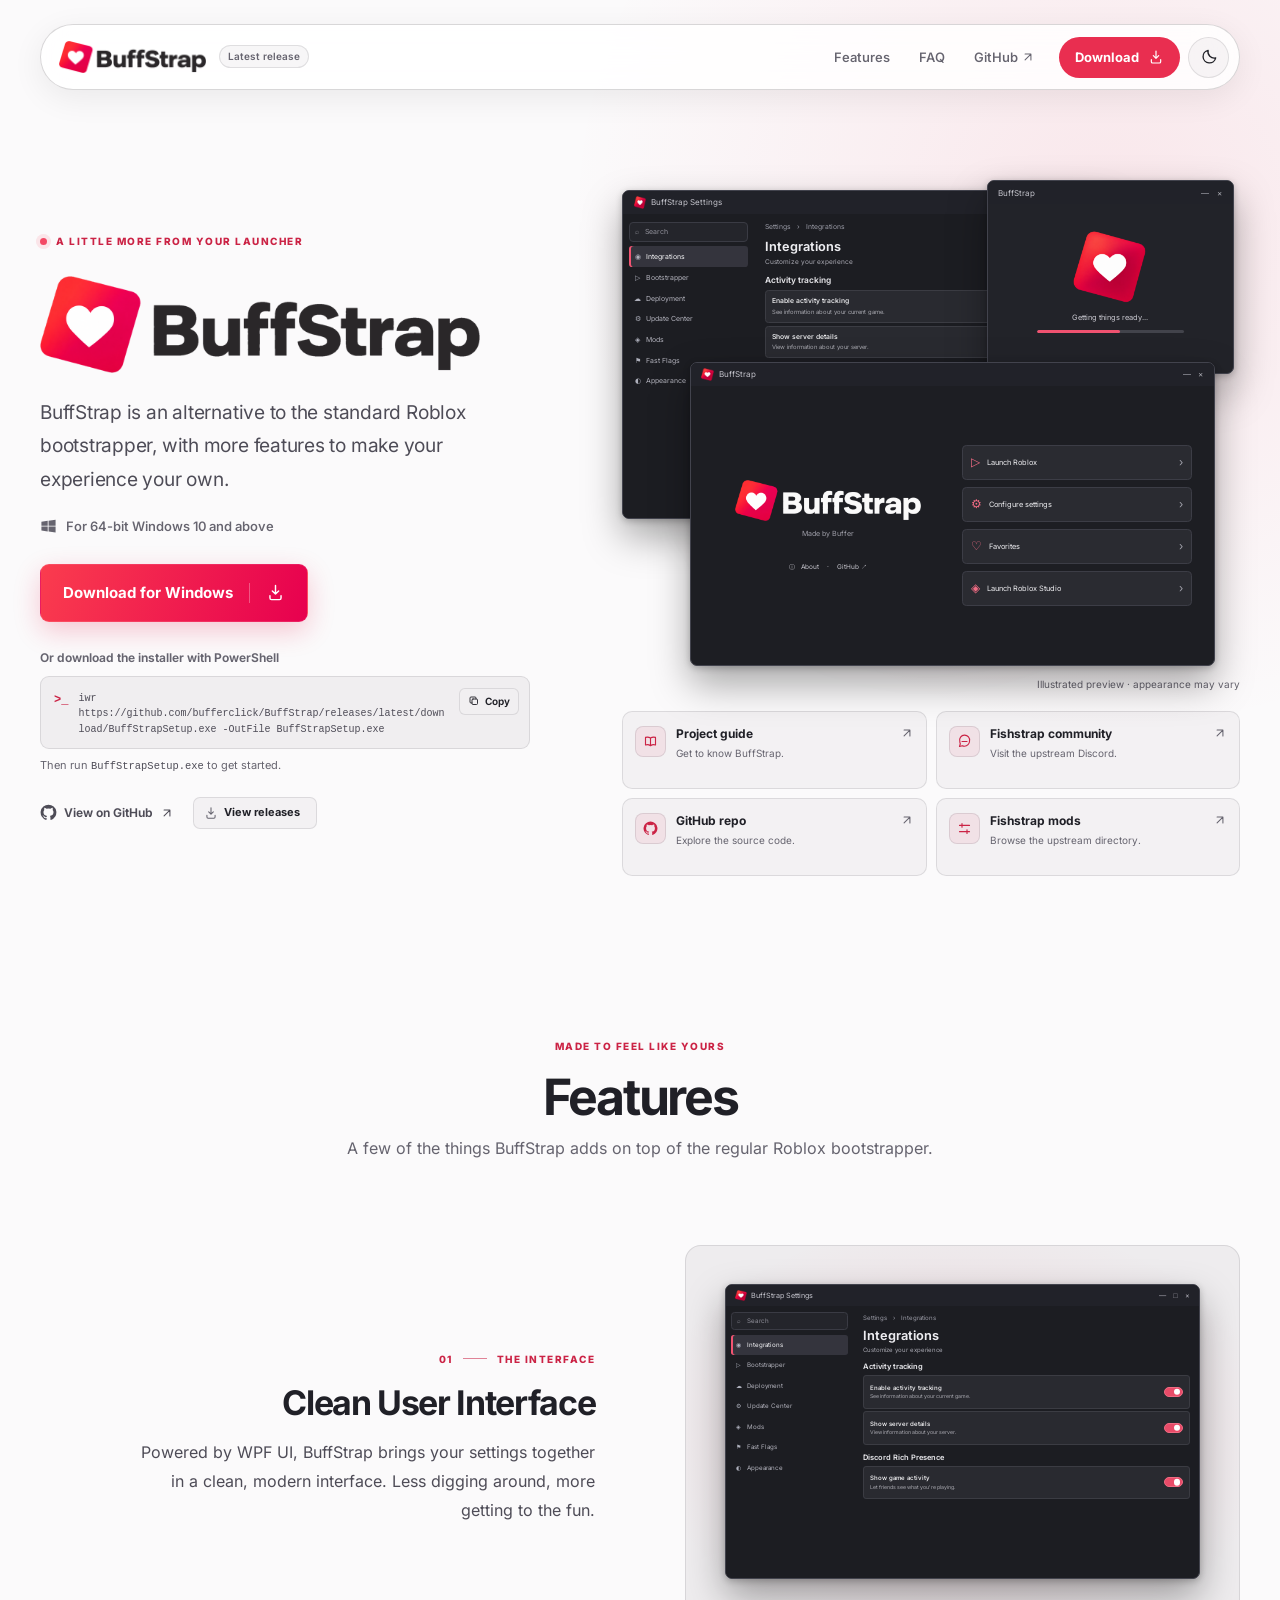
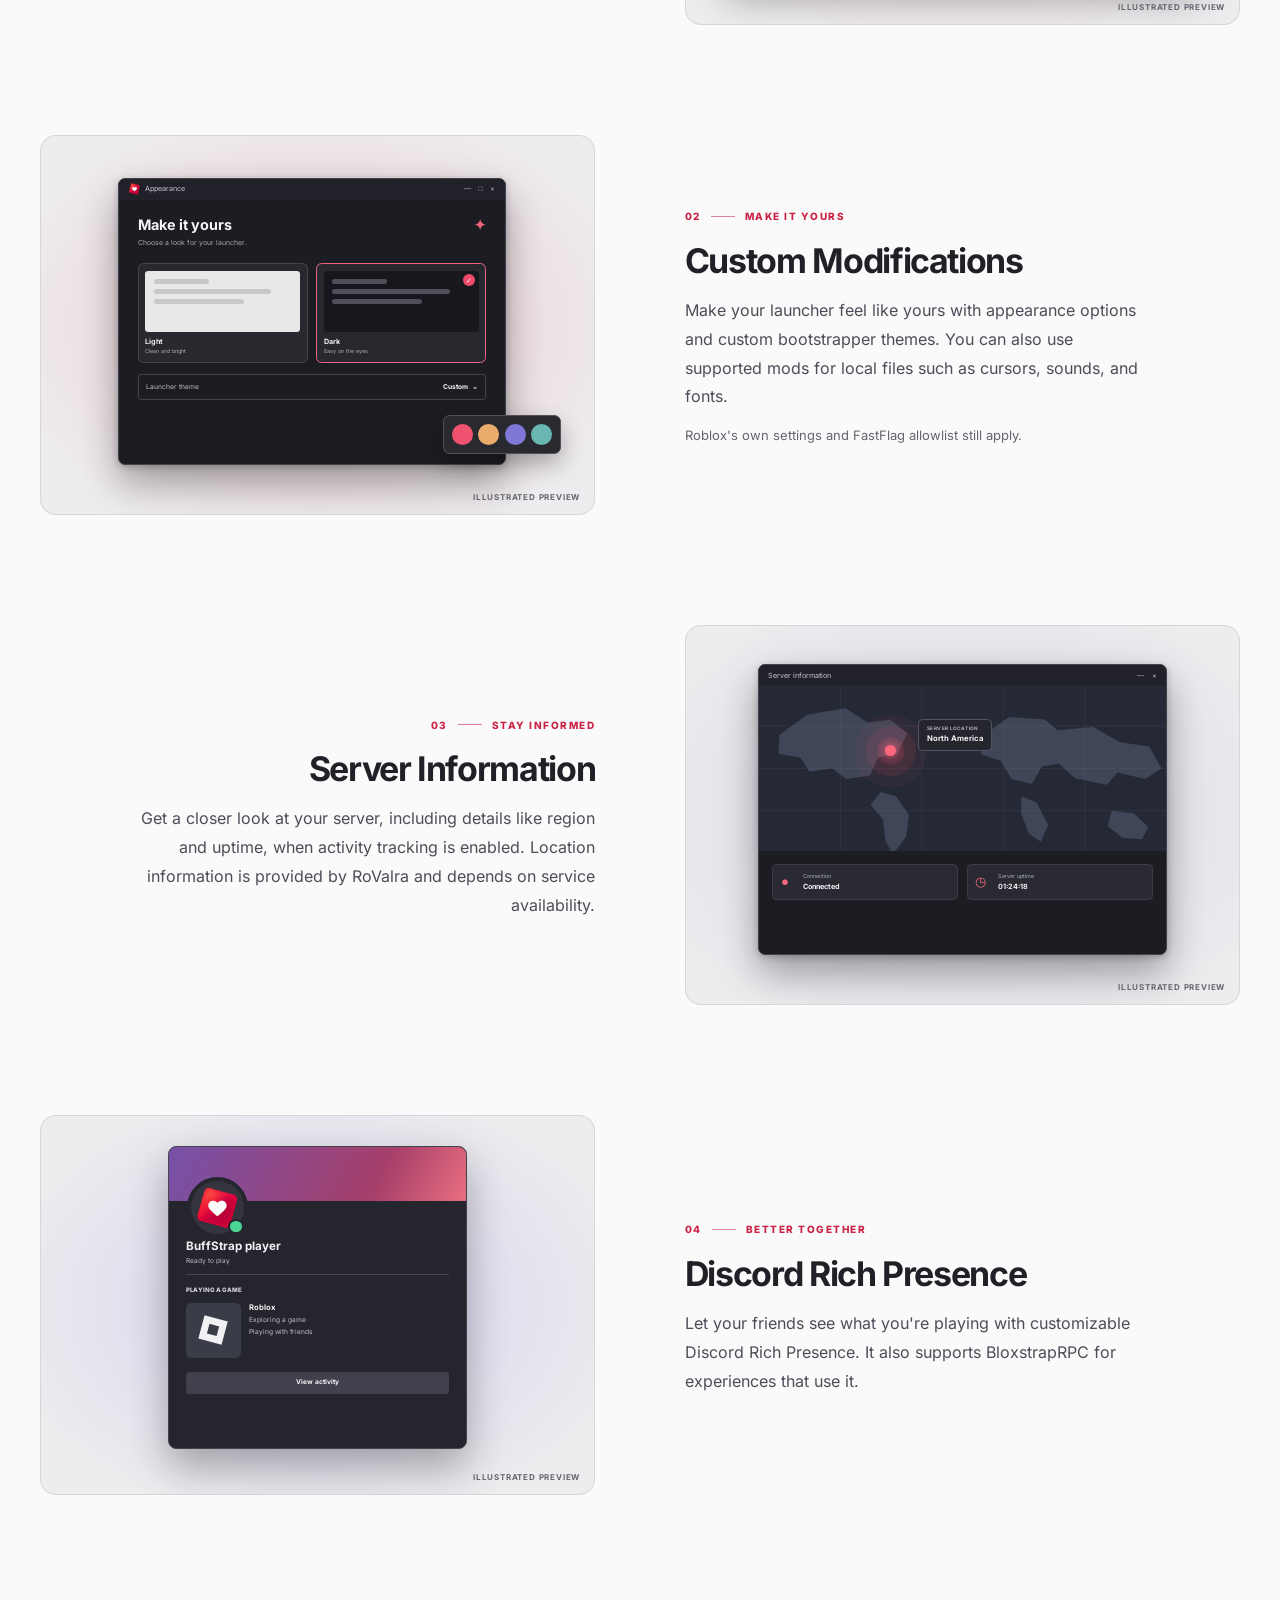
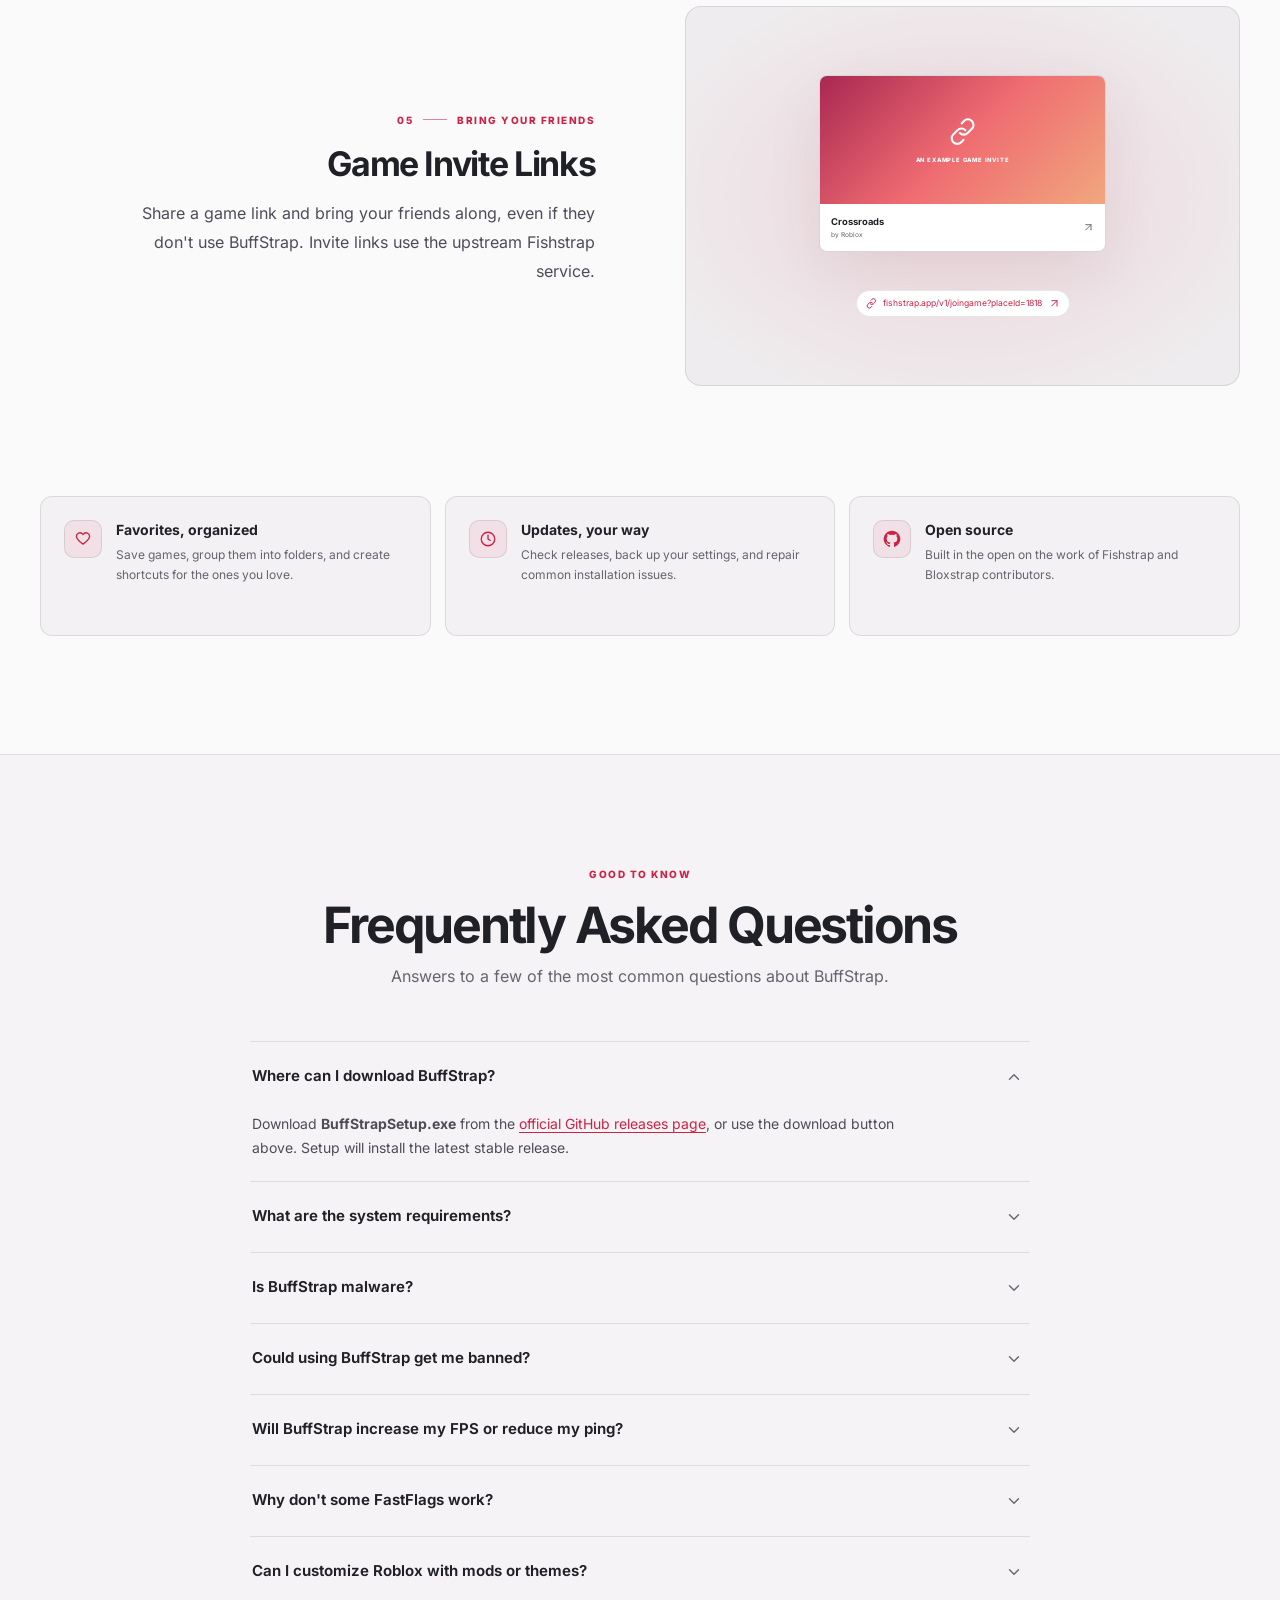
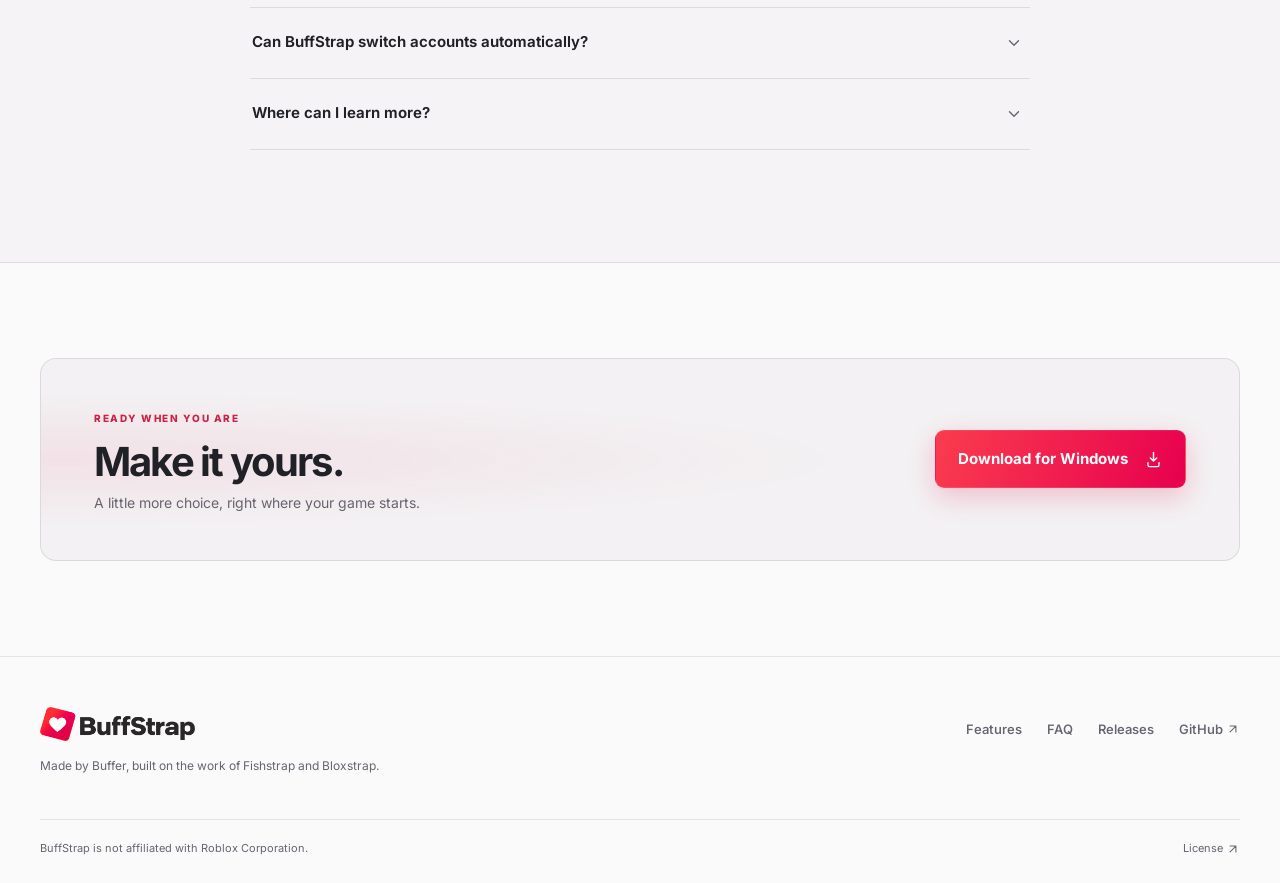
==== index.html @ 9ebddeea "feat: add BuffStrap website Co-authored-by: arena-agent <297053741+arena-agent@users.noreply.github." ====
<!DOCTYPE html>
<html lang="en">
<head>
  <meta charset="utf-8">
  <meta name="viewport" content="width=device-width, initial-scale=1">
  <meta name="description" content="BuffStrap is an open-source Roblox bootstrapper for Windows, with more ways to make your experience your own.">
  <meta name="theme-color" content="#111114">
  <meta property="og:title" content="BuffStrap — make it yours">
  <meta property="og:description" content="A little more from your Roblox bootstrapper. Made for Windows and built in the open.">
  <meta property="og:type" content="website">
  <title>BuffStrap — make it yours</title>
  <link rel="icon" type="image/png" href="site/assets/buffstrap-logo.png">
  <link rel="preload" href="site/fonts/inter-latin.woff2" as="font" type="font/woff2" crossorigin>
  <script src="site/theme.js"></script>
  <link rel="stylesheet" href="site/styles.css">
  <script src="site/main.js" defer></script>
</head>
<body id="top">
  <svg class="icon-sprite" xmlns="http://www.w3.org/2000/svg" aria-hidden="true">
    <symbol id="i-download" viewBox="0 0 24 24"><path d="M12 3v11m-4-4 4 4 4-4M5 16v3a2 2 0 0 0 2 2h10a2 2 0 0 0 2-2v-3"/></symbol>
    <symbol id="i-arrow-right" viewBox="0 0 24 24"><path d="M4 12h15m-6-6 6 6-6 6"/></symbol>
    <symbol id="i-arrow-up-right" viewBox="0 0 24 24"><path d="M7 17 17 7M7 7h10v10"/></symbol>
    <symbol id="i-external" viewBox="0 0 24 24"><path d="M14 4h6v6M20 4l-9 9M18 13v5a2 2 0 0 1-2 2H6a2 2 0 0 1-2-2V8a2 2 0 0 1 2-2h5"/></symbol>
    <symbol id="i-copy" viewBox="0 0 24 24"><rect x="8" y="8" width="11" height="11" rx="2"/><path d="M16 8V6a2 2 0 0 0-2-2H6a2 2 0 0 0-2 2v8a2 2 0 0 0 2 2h2"/></symbol>
    <symbol id="i-check" viewBox="0 0 24 24"><path d="m5 12 4 4L19 6"/></symbol>
    <symbol id="i-chevron" viewBox="0 0 24 24"><path d="m6 9 6 6 6-6"/></symbol>
    <symbol id="i-sun" viewBox="0 0 24 24"><circle cx="12" cy="12" r="4"/><path d="M12 2v2m0 16v2M4.93 4.93l1.42 1.42m11.3 11.3 1.42 1.42M2 12h2m16 0h2M4.93 19.07l1.42-1.42m11.3-11.3 1.42-1.42"/></symbol>
    <symbol id="i-moon" viewBox="0 0 24 24"><path d="M20.9 13.2A8.5 8.5 0 0 1 10.8 3.1 8.5 8.5 0 1 0 20.9 13.2Z"/></symbol>
    <symbol id="i-menu" viewBox="0 0 24 24"><path d="M4 7h16M4 12h16M4 17h16"/></symbol>
    <symbol id="i-github" viewBox="0 0 24 24"><path fill="currentColor" stroke="none" d="M12 .9a11.1 11.1 0 0 0-3.51 21.64c.55.1.75-.24.75-.53v-2.08c-3.08.67-3.73-1.3-3.73-1.3-.5-1.29-1.23-1.63-1.23-1.63-1-.68.08-.67.08-.67 1.11.08 1.69 1.14 1.69 1.14.98 1.68 2.57 1.2 3.2.91.1-.71.38-1.2.7-1.48-2.46-.28-5.04-1.23-5.04-5.49 0-1.21.43-2.2 1.14-2.98-.12-.28-.5-1.41.1-2.94 0 0 .93-.3 3.05 1.14a10.6 10.6 0 0 1 5.56 0c2.12-1.44 3.05-1.14 3.05-1.14.6 1.53.22 2.66.1 2.94.71.78 1.14 1.77 1.14 2.98 0 4.27-2.59 5.2-5.06 5.48.4.35.75 1.02.75 2.06v3.06c0 .29.2.64.76.53A11.1 11.1 0 0 0 12 .9Z"/></symbol>
    <symbol id="i-windows" viewBox="0 0 24 24"><path fill="currentColor" stroke="none" d="M2 5.3 10.9 4v7H2V5.3Zm10.1-1.5L22 2.4V11h-9.9V3.8ZM2 12h8.9v7L2 17.7V12Zm10.1 0H22v8.6l-9.9-1.4V12Z"/></symbol>
    <symbol id="i-book" viewBox="0 0 24 24"><path d="M12 6.5c-2.1-1.5-5.1-2-8-1.1v12.2c2.9-.9 5.9-.4 8 1.1m0-12.2c2.1-1.5 5.1-2 8-1.1v12.2c-2.9-.9-5.9-.4-8 1.1m0-12.2v12.2"/></symbol>
    <symbol id="i-chat" viewBox="0 0 24 24"><path d="M20 11.5a8 8 0 0 1-8 8 8.4 8.4 0 0 1-3.6-.8L4 20l1.3-4.4a8.4 8.4 0 0 1-.8-3.6 8 8 0 1 1 15.5-.5Z"/><path d="M8 12h8"/></symbol>
    <symbol id="i-sliders" viewBox="0 0 24 24"><path d="M4 7h16M4 17h16M8 4v6m8 4v6"/></symbol>
    <symbol id="i-heart" viewBox="0 0 24 24"><path d="M20.8 8.3c0 4.3-8.8 10.5-8.8 10.5S3.2 12.6 3.2 8.3a4.6 4.6 0 0 1 8-3.1l.8.9.8-.9a4.6 4.6 0 0 1 8 3.1Z"/></symbol>
    <symbol id="i-clock" viewBox="0 0 24 24"><circle cx="12" cy="12" r="9"/><path d="M12 7v5l3 2"/></symbol>
    <symbol id="i-sparkle" viewBox="0 0 24 24"><path d="m12 2 1.8 5.8L20 10l-6.2 2.2L12 18l-1.8-5.8L4 10l6.2-2.2L12 2ZM19 15l.8 2.2L22 18l-2.2.8L19 21l-.8-2.2L16 18l2.2-.8L19 15Z"/></symbol>
    <symbol id="i-link" viewBox="0 0 24 24"><path d="M10 13a4 4 0 0 0 5.7 0l3-3A4 4 0 0 0 13 4.3l-1.7 1.8M14 11a4 4 0 0 0-5.7 0l-3 3A4 4 0 0 0 11 19.7l1.7-1.8"/></symbol>
  </svg>

  <a class="skip-link" href="#main">Skip to content</a>

  <header class="site-header">
    <div class="header-inner">
      <div class="header-brand-group">
        <a class="header-brand" href="#top" aria-label="BuffStrap home">
          <img class="wordmark wordmark-dark" src="site/assets/buffstrap-wordmark-dark.png" alt="" width="1200" height="264">
          <img class="wordmark wordmark-light" src="site/assets/buffstrap-wordmark-light.png" alt="" width="1200" height="264">
        </a>
        <span class="version-pill" data-release-tag>Latest release</span>
      </div>
      <nav class="desktop-nav" aria-label="Main navigation">
        <a href="#features">Features</a>
        <a href="#faq">FAQ</a>
        <a href="https://github.com/bufferclick/BuffStrap" target="_blank" rel="noopener noreferrer">GitHub <svg class="icon small"><use href="#i-arrow-up-right"></use></svg></a>
      </nav>
      <div class="header-actions">
        <a class="header-download" href="https://github.com/bufferclick/BuffStrap/releases/latest/download/BuffStrapSetup.exe">Download <svg class="icon"><use href="#i-download"></use></svg></a>
        <button class="theme-toggle" type="button" aria-label="Switch theme" title="Switch theme" data-theme-toggle>
          <svg class="icon sun-icon"><use href="#i-sun"></use></svg>
          <svg class="icon moon-icon"><use href="#i-moon"></use></svg>
        </button>
        <details class="mobile-menu">
          <summary aria-label="Open navigation"><svg class="icon"><use href="#i-menu"></use></svg></summary>
          <nav aria-label="Mobile navigation">
            <a href="#features">Features <svg class="icon small"><use href="#i-arrow-right"></use></svg></a>
            <a href="#faq">FAQ <svg class="icon small"><use href="#i-arrow-right"></use></svg></a>
            <a href="https://github.com/bufferclick/BuffStrap" target="_blank" rel="noopener noreferrer">GitHub <svg class="icon small"><use href="#i-external"></use></svg></a>
            <a href="https://github.com/bufferclick/BuffStrap/releases/latest">All releases <svg class="icon small"><use href="#i-external"></use></svg></a>
          </nav>
        </details>
      </div>
    </div>
  </header>

  <main id="main">
    <section class="hero section-wrap" aria-labelledby="hero-title">
      <div class="hero-copy">
        <div class="eyebrow"><span class="eyebrow-dot"></span> A LITTLE MORE FROM YOUR LAUNCHER</div>
        <h1 id="hero-title" class="hero-wordmark">
          <span class="sr-only">BuffStrap</span>
          <img class="wordmark wordmark-dark" src="site/assets/buffstrap-wordmark-dark.png" alt="" width="1200" height="264">
          <img class="wordmark wordmark-light" src="site/assets/buffstrap-wordmark-light.png" alt="" width="1200" height="264">
        </h1>
        <p class="hero-description">BuffStrap is an alternative to the standard Roblox bootstrapper, with more features to make your experience your own.</p>
        <p class="requirements"><svg class="icon"><use href="#i-windows"></use></svg> For 64-bit Windows 10 and above</p>
        <div class="hero-actions">
          <a class="button button-primary" href="https://github.com/bufferclick/BuffStrap/releases/latest/download/BuffStrapSetup.exe">
            <span>Download for Windows</span><span class="button-divider"></span><svg class="icon"><use href="#i-download"></use></svg>
          </a>
        </div>
        <p class="install-label">Or download the installer with PowerShell</p>
        <div class="command-box">
          <span class="command-prompt" aria-hidden="true">&gt;_</span>
          <code id="install-command">iwr https://github.com/bufferclick/BuffStrap/releases/latest/download/BuffStrapSetup.exe -OutFile BuffStrapSetup.exe</code>
          <button class="copy-button" type="button" data-copy-command aria-label="Copy PowerShell download command">
            <svg class="icon copy-icon"><use href="#i-copy"></use></svg><span data-copy-label>Copy</span>
          </button>
        </div>
        <span class="copy-status sr-only" role="status" aria-live="polite" data-copy-status></span>
        <p class="command-hint">Then run <code>BuffStrapSetup.exe</code> to get started.</p>
        <div class="hero-meta">
          <a class="github-link" href="https://github.com/bufferclick/BuffStrap" target="_blank" rel="noopener noreferrer"><svg class="icon"><use href="#i-github"></use></svg> View on GitHub <svg class="icon small"><use href="#i-arrow-up-right"></use></svg></a>
          <a class="download-metric" href="https://github.com/bufferclick/BuffStrap/releases" target="_blank" rel="noopener noreferrer" aria-label="View BuffStrap release downloads on GitHub">
            <svg class="icon"><use href="#i-download"></use></svg><strong data-download-count>View releases</strong><span data-download-label></span>
          </a>
        </div>
      </div>

      <div class="hero-right">
        <figure class="hero-showcase">
          <div class="showcase-stage" aria-hidden="true">
            <div class="mock-window showcase-settings">
              <div class="mock-titlebar"><span><img src="site/assets/buffstrap-logo.png" alt=""> BuffStrap Settings</span><span class="mock-controls">— &nbsp; □ &nbsp; ×</span></div>
              <div class="mock-settings-body">
                <div class="mock-sidebar">
                  <div class="mock-search">⌕ &nbsp; Search</div>
                  <div class="mock-side-item selected"><span>◉</span> Integrations</div>
                  <div class="mock-side-item"><span>▷</span> Bootstrapper</div>
                  <div class="mock-side-item"><span>☁</span> Deployment</div>
                  <div class="mock-side-item"><span>⚙</span> Update Center</div>
                  <div class="mock-side-item"><span>◈</span> Mods</div>
                  <div class="mock-side-item"><span>⚑</span> Fast Flags</div>
                  <div class="mock-side-item"><span>◐</span> Appearance</div>
                </div>
                <div class="mock-settings-main">
                  <div class="mock-breadcrumb">Settings &nbsp; › &nbsp; Integrations</div>
                  <div class="mock-heading">Integrations</div>
                  <div class="mock-subheading">Customize your experience</div>
                  <div class="mock-section-name">Activity tracking</div>
                  <div class="mock-option"><span><b>Enable activity tracking</b><small>See information about your current game.</small></span><i class="mock-toggle on"></i></div>
                  <div class="mock-option"><span><b>Show server details</b><small>View information about your server.</small></span><i class="mock-toggle on"></i></div>
                  <div class="mock-section-name">Discord Rich Presence</div>
                  <div class="mock-option"><span><b>Show game activity</b><small>Let friends see what you're playing.</small></span><i class="mock-toggle on"></i></div>
                </div>
              </div>
            </div>
            <div class="mock-window showcase-loader">
              <div class="mock-titlebar"><span>BuffStrap</span><span class="mock-controls">— &nbsp; ×</span></div>
              <img class="loader-logo" src="site/assets/buffstrap-logo.png" alt="">
              <div class="loader-text">Getting things ready...</div>
              <div class="loader-track"><span></span></div>
            </div>
            <div class="mock-window showcase-launch">
              <div class="mock-titlebar"><span><img src="site/assets/buffstrap-logo.png" alt=""> BuffStrap</span><span class="mock-controls">— &nbsp; ×</span></div>
              <div class="launch-layout">
                <div class="launch-brand">
                  <img src="site/assets/buffstrap-wordmark-dark.png" alt="">
                  <small>Made by Buffer</small>
                  <div class="launch-brand-links">ⓘ &nbsp; About &nbsp;&nbsp; · &nbsp;&nbsp; GitHub ↗</div>
                </div>
                <div class="launch-actions">
                  <div class="launch-action"><span>▷</span> Launch Roblox <b>›</b></div>
                  <div class="launch-action"><span>⚙</span> Configure settings <b>›</b></div>
                  <div class="launch-action"><span>♡</span> Favorites <b>›</b></div>
                  <div class="launch-action"><span>◈</span> Launch Roblox Studio <b>›</b></div>
                </div>
              </div>
            </div>
          </div>
          <figcaption>Illustrated preview &middot; appearance may vary</figcaption>
        </figure>
        <div class="resource-grid" role="group" aria-label="Explore BuffStrap resources">
          <a class="resource-card" href="https://github.com/bufferclick/BuffStrap#readme" target="_blank" rel="noopener noreferrer">
            <span class="resource-icon"><svg class="icon"><use href="#i-book"></use></svg></span><span><strong>Project guide</strong><small>Get to know BuffStrap.</small></span><svg class="icon resource-arrow"><use href="#i-arrow-up-right"></use></svg>
          </a>
          <a class="resource-card" href="https://discord.gg/xSsamjAU84" target="_blank" rel="noopener noreferrer">
            <span class="resource-icon"><svg class="icon"><use href="#i-chat"></use></svg></span><span><strong>Fishstrap community</strong><small>Visit the upstream Discord.</small></span><svg class="icon resource-arrow"><use href="#i-arrow-up-right"></use></svg>
          </a>
          <a class="resource-card" href="https://github.com/bufferclick/BuffStrap" target="_blank" rel="noopener noreferrer">
            <span class="resource-icon"><svg class="icon"><use href="#i-github"></use></svg></span><span><strong>GitHub repo</strong><small>Explore the source code.</small></span><svg class="icon resource-arrow"><use href="#i-arrow-up-right"></use></svg>
          </a>
          <a class="resource-card" href="https://fishstrap.app/mods" target="_blank" rel="noopener noreferrer">
            <span class="resource-icon"><svg class="icon"><use href="#i-sliders"></use></svg></span><span><strong>Fishstrap mods</strong><small>Browse the upstream directory.</small></span><svg class="icon resource-arrow"><use href="#i-arrow-up-right"></use></svg>
          </a>
        </div>
      </div>
    </section>

    <section id="features" class="features section-wrap" aria-labelledby="features-title">
      <div class="section-heading">
        <span class="section-kicker">MADE TO FEEL LIKE YOURS</span>
        <h2 id="features-title">Features</h2>
        <p>A few of the things BuffStrap adds on top of the regular Roblox bootstrapper.</p>
      </div>

      <article class="feature-row">
        <div class="feature-copy">
          <span class="feature-number">01 <span></span> THE INTERFACE</span>
          <h3>Clean User Interface</h3>
          <p>Powered by WPF UI, BuffStrap brings your settings together in a clean, modern interface. Less digging around, more getting to the fun.</p>
        </div>
        <div class="feature-visual ui-visual" aria-hidden="true">
          <div class="visual-glow"></div>
          <div class="mock-window feature-settings-window">
            <div class="mock-titlebar"><span><img src="site/assets/buffstrap-logo.png" alt=""> BuffStrap Settings</span><span class="mock-controls">— &nbsp; □ &nbsp; ×</span></div>
            <div class="mock-settings-body">
              <div class="mock-sidebar">
                <div class="mock-search">⌕ &nbsp; Search</div>
                <div class="mock-side-item selected"><span>◉</span> Integrations</div>
                <div class="mock-side-item"><span>▷</span> Bootstrapper</div>
                <div class="mock-side-item"><span>☁</span> Deployment</div>
                <div class="mock-side-item"><span>⚙</span> Update Center</div>
                <div class="mock-side-item"><span>◈</span> Mods</div>
                <div class="mock-side-item"><span>⚑</span> Fast Flags</div>
                <div class="mock-side-item"><span>◐</span> Appearance</div>
              </div>
              <div class="mock-settings-main">
                <div class="mock-breadcrumb">Settings &nbsp; › &nbsp; Integrations</div>
                <div class="mock-heading">Integrations</div>
                <div class="mock-subheading">Customize your experience</div>
                <div class="mock-section-name">Activity tracking</div>
                <div class="mock-option"><span><b>Enable activity tracking</b><small>See information about your current game.</small></span><i class="mock-toggle on"></i></div>
                <div class="mock-option"><span><b>Show server details</b><small>View information about your server.</small></span><i class="mock-toggle on"></i></div>
                <div class="mock-section-name">Discord Rich Presence</div>
                <div class="mock-option"><span><b>Show game activity</b><small>Let friends see what you're playing.</small></span><i class="mock-toggle on"></i></div>
              </div>
            </div>
          </div>
          <span class="visual-caption">ILLUSTRATED PREVIEW</span>
        </div>
      </article>

      <article class="feature-row feature-row-reverse" id="customizations">
        <div class="feature-copy">
          <span class="feature-number">02 <span></span> MAKE IT YOURS</span>
          <h3>Custom Modifications</h3>
          <p>Make your launcher feel like yours with appearance options and custom bootstrapper themes. You can also use supported mods for local files such as cursors, sounds, and fonts.</p>
          <p class="feature-note">Roblox's own settings and FastFlag allowlist still apply.</p>
        </div>
        <div class="feature-visual customize-visual" aria-hidden="true">
          <div class="visual-glow"></div>
          <div class="appearance-window mock-window">
            <div class="mock-titlebar"><span><img src="site/assets/buffstrap-logo.png" alt=""> Appearance</span><span class="mock-controls">— &nbsp; □ &nbsp; ×</span></div>
            <div class="appearance-content">
              <div class="appearance-title">Make it yours <span>✦</span></div>
              <div class="appearance-subtitle">Choose a look for your launcher.</div>
              <div class="theme-choices">
                <div class="theme-tile theme-tile-light"><div><span></span><span></span><span></span></div><b>Light</b><small>Clean and bright</small></div>
                <div class="theme-tile theme-tile-dark"><div><span></span><span></span><span></span></div><b>Dark</b><small>Easy on the eyes</small><i>✓</i></div>
              </div>
              <div class="appearance-bottom"><span>Launcher theme</span><b>Custom &nbsp;⌄</b></div>
            </div>
          </div>
          <div class="palette-bubble"><span></span><span></span><span></span><span></span></div>
          <span class="visual-caption">ILLUSTRATED PREVIEW</span>
        </div>
      </article>

      <article class="feature-row">
        <div class="feature-copy">
          <span class="feature-number">03 <span></span> STAY INFORMED</span>
          <h3>Server Information</h3>
          <p>Get a closer look at your server, including details like region and uptime, when activity tracking is enabled. Location information is provided by RoValra and depends on service availability.</p>
        </div>
        <div class="feature-visual server-visual" aria-hidden="true">
          <div class="visual-glow"></div>
          <div class="server-panel mock-window">
            <div class="mock-titlebar"><span>Server information</span><span class="mock-controls">— &nbsp; ×</span></div>
            <div class="map-art">
              <svg viewBox="0 0 500 210" preserveAspectRatio="xMidYMid slice"><path d="M25 64 59 39l47-8 28 18 27-4 21 17-12 24-24 6-10 22-29 4-17-13-28 4-11-17-27-5Zm124 70 19 5 16 23-3 26-17 23-9-18-3-26-15-17Zm124-68 34-24 44 3 15 13 44-4 33 19 36 5 15 27-20 13-34-8-13 15-39-8-20-18-21 4-12 21-25-6-13-22-24-8Zm49 73 19 8 14 27-9 21-15-10-9-24Zm111 18 27 3 18 17-8 15-24-2-18-14Z" fill="currentColor" opacity=".23"/><path d="M0 53h500M0 105h500M0 157h500M100 0v210M200 0v210M300 0v210M400 0v210" fill="none" stroke="currentColor" opacity=".1"/></svg>
              <div class="map-pin"><span></span></div>
              <div class="map-label">SERVER LOCATION <strong>North America</strong></div>
            </div>
            <div class="server-stats"><div><span>●</span><small>Connection</small><b>Connected</b></div><div><span>◷</span><small>Server uptime</small><b>01:24:18</b></div></div>
          </div>
          <span class="visual-caption">ILLUSTRATED PREVIEW</span>
        </div>
      </article>

      <article class="feature-row feature-row-reverse">
        <div class="feature-copy">
          <span class="feature-number">04 <span></span> BETTER TOGETHER</span>
          <h3>Discord Rich Presence</h3>
          <p>Let your friends see what you're playing with customizable Discord Rich Presence. It also supports BloxstrapRPC for experiences that use it.</p>
        </div>
        <div class="feature-visual discord-visual" aria-hidden="true">
          <div class="visual-glow"></div>
          <div class="discord-card">
            <div class="discord-banner"></div>
            <div class="discord-avatar"><img src="site/assets/buffstrap-logo.png" alt=""><i></i></div>
            <div class="discord-profile"><b>BuffStrap player</b><small>Ready to play</small></div>
            <div class="discord-divider"></div>
            <div class="discord-activity-label">PLAYING A GAME</div>
            <div class="discord-activity"><span class="discord-activity-icon"><span></span></span><div><b>Roblox</b><span>Exploring a game</span><span>Playing with friends</span></div></div>
            <div class="discord-button">View activity</div>
          </div>
          <span class="visual-caption">ILLUSTRATED PREVIEW</span>
        </div>
      </article>

      <article class="feature-row invite-row">
        <div class="feature-copy">
          <span class="feature-number">05 <span></span> BRING YOUR FRIENDS</span>
          <h3>Game Invite Links</h3>
          <p>Share a game link and bring your friends along, even if they don't use BuffStrap. Invite links use the upstream Fishstrap service.</p>
        </div>
        <div class="feature-visual invite-visual">
          <div class="visual-glow"></div>
          <a class="invite-card" href="https://www.roblox.com/games/1818" target="_blank" rel="noopener noreferrer" aria-label="See Crossroads on Roblox">
            <div class="invite-art" aria-hidden="true"><svg class="icon"><use href="#i-link"></use></svg><span>AN EXAMPLE GAME INVITE</span></div>
            <div class="invite-info"><span><strong>Crossroads</strong><small>by Roblox</small></span><svg class="icon"><use href="#i-arrow-up-right"></use></svg></div>
          </a>
          <a class="invite-url" href="https://www.fishstrap.app/v1/joingame?placeId=1818" target="_blank" rel="noopener noreferrer"><svg class="icon"><use href="#i-link"></use></svg><span>fishstrap.app/v1/joingame?placeId=1818</span><svg class="icon"><use href="#i-arrow-up-right"></use></svg></a>
        </div>
      </article>

      <div class="extras" role="group" aria-label="More BuffStrap features">
        <div class="extra-card"><span class="extra-icon"><svg class="icon"><use href="#i-heart"></use></svg></span><div><h3>Favorites, organized</h3><p>Save games, group them into folders, and create shortcuts for the ones you love.</p></div></div>
        <div class="extra-card"><span class="extra-icon"><svg class="icon"><use href="#i-clock"></use></svg></span><div><h3>Updates, your way</h3><p>Check releases, back up your settings, and repair common installation issues.</p></div></div>
        <div class="extra-card"><span class="extra-icon"><svg class="icon"><use href="#i-github"></use></svg></span><div><h3>Open source</h3><p>Built in the open on the work of Fishstrap and Bloxstrap contributors.</p></div></div>
      </div>
    </section>

    <section class="faq-section" id="faq" aria-labelledby="faq-title">
      <div class="section-wrap faq-wrap">
        <div class="section-heading">
          <span class="section-kicker">GOOD TO KNOW</span>
          <h2 id="faq-title">Frequently Asked Questions</h2>
          <p>Answers to a few of the most common questions about BuffStrap.</p>
        </div>
        <div class="faq-list">
          <details open><summary>Where can I download BuffStrap?<span><svg class="icon"><use href="#i-chevron"></use></svg></span></summary><div class="faq-answer"><p>Download <strong>BuffStrapSetup.exe</strong> from the <a href="https://github.com/bufferclick/BuffStrap/releases/latest">official GitHub releases page</a>, or use the download button above. Setup will install the latest stable release.</p></div></details>
          <details><summary>What are the system requirements?<span><svg class="icon"><use href="#i-chevron"></use></svg></span></summary><div class="faq-answer"><p>BuffStrap is made for 64-bit Windows 10 and newer. The release executables include the required .NET runtime; Roblox is downloaded or updated when you first launch it.</p></div></details>
          <details><summary>Is BuffStrap malware?<span><svg class="icon"><use href="#i-chevron"></use></svg></span></summary><div class="faq-answer"><p>BuffStrap is open source, so you can <a href="https://github.com/bufferclick/BuffStrap" target="_blank" rel="noopener noreferrer">inspect the code on GitHub</a>. For your safety, download releases from the official repository and scan any executable you download.</p></div></details>
          <details><summary>Could using BuffStrap get me banned?<span><svg class="icon"><use href="#i-chevron"></use></svg></span></summary><div class="faq-answer"><p>Roblox controls its own rules and enforcement, so no third-party tool can guarantee an account will never be affected. Use features responsibly and review <a href="https://devforum.roblox.com/t/an-update-on-automated-action-against-modified-clients/3640609" target="_blank" rel="noopener noreferrer">Roblox's guidance on modified clients</a>.</p></div></details>
          <details><summary>Will BuffStrap increase my FPS or reduce my ping?<span><svg class="icon"><use href="#i-chevron"></use></svg></span></summary><div class="faq-answer"><p>BuffStrap does not promise an FPS boost or lower ping. Performance depends on your device, connection, the experience, and Roblox's current settings.</p></div></details>
          <details><summary>Why don't some FastFlags work?<span><svg class="icon"><use href="#i-chevron"></use></svg></span></summary><div class="faq-answer"><p>Roblox controls which client settings are accepted. Its FastFlag allowlist still applies, so some flags may be ignored or change over time.</p></div></details>
          <details><summary>Can I customize Roblox with mods or themes?<span><svg class="icon"><use href="#i-chevron"></use></svg></span></summary><div class="faq-answer"><p>BuffStrap includes launcher appearance options and supports some local file modifications. Custom bootstrapper themes affect the launch window; they do not universally theme Roblox or every experience. You can browse the <a href="https://fishstrap.app/mods" target="_blank" rel="noopener noreferrer">upstream Fishstrap mod directory</a>, but check compatibility and download sources carefully.</p></div></details>
          <details><summary>Can BuffStrap switch accounts automatically?<span><svg class="icon"><use href="#i-chevron"></use></svg></span></summary><div class="faq-answer"><p>In the v1.0.1 release, account entries are username labels rather than saved logins. Assigned favorites open the official Roblox game page, where you sign in or switch accounts and press Play. Automatic selected-account launching is not part of that release.</p></div></details>
          <details><summary>Where can I learn more?<span><svg class="icon"><use href="#i-chevron"></use></svg></span></summary><div class="faq-answer"><p>Start with the <a href="https://github.com/bufferclick/BuffStrap#readme" target="_blank" rel="noopener noreferrer">project guide on GitHub</a>. BuffStrap is based on Fishstrap and Bloxstrap; the <a href="https://discord.gg/xSsamjAU84" target="_blank" rel="noopener noreferrer">Fishstrap Discord</a> is an upstream community, not a dedicated BuffStrap support server.</p></div></details>
        </div>
      </div>
    </section>

    <section class="closing section-wrap" aria-labelledby="closing-title">
      <div class="closing-card">
        <div class="closing-copy"><span class="section-kicker">READY WHEN YOU ARE</span><h2 id="closing-title">Make it yours.</h2><p>A little more choice, right where your game starts.</p></div>
        <a class="button button-primary" href="https://github.com/bufferclick/BuffStrap/releases/latest/download/BuffStrapSetup.exe">Download for Windows <svg class="icon"><use href="#i-download"></use></svg></a>
      </div>
    </section>
  </main>

  <footer class="site-footer">
    <div class="section-wrap footer-inner">
      <div class="footer-brand"><a class="footer-wordmark" href="#top" aria-label="BuffStrap home"><img class="wordmark wordmark-dark" src="site/assets/buffstrap-wordmark-dark.png" alt="" width="1200" height="264"><img class="wordmark wordmark-light" src="site/assets/buffstrap-wordmark-light.png" alt="" width="1200" height="264"></a><p>Made by Buffer, built on the work of Fishstrap and Bloxstrap.</p></div>
      <div class="footer-links"><a href="#features">Features</a><a href="#faq">FAQ</a><a href="https://github.com/bufferclick/BuffStrap/releases/latest">Releases</a><a href="https://github.com/bufferclick/BuffStrap" target="_blank" rel="noopener noreferrer">GitHub <svg class="icon small"><use href="#i-arrow-up-right"></use></svg></a></div>
    </div>
    <div class="section-wrap footer-bottom"><span>BuffStrap is not affiliated with Roblox Corporation.</span><a href="https://github.com/bufferclick/BuffStrap/blob/main/LICENSE" target="_blank" rel="noopener noreferrer">License <svg class="icon small"><use href="#i-arrow-up-right"></use></svg></a></div>
  </footer>
</body>
</html>
---- site/styles.css ----
@font-face {
  font-family: Inter;
  src: url("fonts/inter-latin.woff2") format("woff2");
  font-style: normal;
  font-weight: 100 900;
  font-display: swap;
}

:root {
  color-scheme: dark;
  --background: #101012;
  --foreground: #f4f3f5;
  --muted: #aaa8b1;
  --muted-strong: #c4c1c9;
  --border: rgba(255, 255, 255, .105);
  --border-strong: rgba(255, 255, 255, .16);
  --surface: #19191d;
  --surface-raised: #202025;
  --header: rgba(23, 23, 27, .82);
  --surface-soft: rgba(255, 255, 255, .035);
  --accent: #ff4d68;
  --accent-soft: rgba(255, 65, 97, .11);
  --accent-text: #ff8798;
  --code: #19191e;
  --faq-background: #141416;
  --visual-background: #18191e;
  --shadow: 0 18px 55px rgba(0, 0, 0, .17);
}

:root[data-theme="light"] {
  color-scheme: light;
  --background: #fbfafb;
  --foreground: #202027;
  --muted: #66646f;
  --muted-strong: #4e4c57;
  --border: rgba(25, 22, 28, .105);
  --border-strong: rgba(25, 22, 28, .17);
  --surface: #fff;
  --surface-raised: #f1eff1;
  --header: rgba(255, 255, 255, .84);
  --surface-soft: rgba(30, 25, 32, .035);
  --accent: #e82d50;
  --accent-soft: rgba(225, 36, 77, .075);
  --accent-text: #cb2345;
  --code: #f0eef0;
  --faq-background: #f5f3f5;
  --visual-background: #eeecee;
  --shadow: 0 18px 55px rgba(72, 55, 65, .08);
}

*, *::before, *::after { box-sizing: border-box; }
html { scroll-behavior: smooth; scroll-padding-top: 115px; }
body {
  margin: 0;
  background: var(--background);
  color: var(--foreground);
  font-family: Inter, ui-sans-serif, system-ui, -apple-system, BlinkMacSystemFont, "Segoe UI", sans-serif;
  font-size: 16px;
  line-height: 1.6;
  -webkit-font-smoothing: antialiased;
  transition: background-color .25s ease, color .25s ease;
}
body::before {
  content: "";
  position: absolute;
  z-index: -1;
  top: 0;
  right: 0;
  width: min(65vw, 1000px);
  height: 850px;
  pointer-events: none;
  background: radial-gradient(ellipse at 80% 25%, rgba(231, 45, 78, .095), transparent 58%);
}
a { color: inherit; text-decoration: none; }
button, summary { font: inherit; }
button { color: inherit; }
button, a, summary { -webkit-tap-highlight-color: transparent; }
button:focus-visible, a:focus-visible, summary:focus-visible { outline: 3px solid var(--accent); outline-offset: 4px; }
img { display: block; max-width: 100%; }
code { font-family: ui-monospace, SFMono-Regular, Menlo, Consolas, monospace; }
.icon-sprite { position: absolute; width: 0; height: 0; overflow: hidden; }
.icon { display: inline-block; flex: 0 0 auto; width: 20px; height: 20px; fill: none; stroke: currentColor; stroke-width: 1.8; stroke-linecap: round; stroke-linejoin: round; vertical-align: middle; }
.icon.small { width: 14px; height: 14px; }
.sr-only { position: absolute; width: 1px; height: 1px; padding: 0; margin: -1px; overflow: hidden; clip: rect(0, 0, 0, 0); white-space: nowrap; border: 0; }
.skip-link { position: fixed; z-index: 100; left: 16px; top: -80px; background: var(--foreground); color: var(--background); padding: 10px 18px; border-radius: 8px; font-weight: 700; }
.skip-link:focus { top: 16px; }
.section-wrap { width: min(100% - 48px, 1200px); margin-inline: auto; }
.wordmark { width: 100%; height: auto; }
.wordmark-light { display: none; }
:root[data-theme="light"] .wordmark-light { display: block; }
:root[data-theme="light"] .wordmark-dark { display: none; }

/* A compact, floating navigation bar, like the launcher itself. */
.site-header { position: sticky; z-index: 30; top: 14px; width: min(100% - 48px, 1200px); margin: 24px auto 0; }
.header-inner { min-height: 66px; display: flex; align-items: center; justify-content: space-between; gap: 24px; padding: 9px 10px 9px 18px; background: var(--header); border: 1px solid var(--border-strong); border-radius: 999px; box-shadow: 0 8px 32px rgba(0, 0, 0, .07); -webkit-backdrop-filter: blur(20px); backdrop-filter: blur(20px); }
.header-brand-group, .header-actions, .desktop-nav { display: flex; align-items: center; }
.header-brand-group { min-width: 0; gap: 13px; }
.header-brand { display: block; width: 147px; flex: 0 0 auto; }
.version-pill { display: inline-flex; align-items: center; white-space: nowrap; padding: 3px 8px; border: 1px solid var(--border); border-radius: 999px; color: var(--muted); background: var(--surface-soft); font-size: 10px; font-weight: 600; line-height: 1.5; }
.desktop-nav { margin-left: auto; gap: 29px; }
.desktop-nav a, .footer-links a { display: inline-flex; align-items: center; gap: 3px; color: var(--muted); font-size: 13px; font-weight: 550; transition: color .2s ease; }
.desktop-nav a:hover, .footer-links a:hover { color: var(--foreground); }
.header-actions { gap: 8px; }
.header-download { display: inline-flex; align-items: center; gap: 9px; min-height: 41px; padding: 0 16px; border-radius: 999px; color: #fff; background: #e92e50; font-size: 13px; font-weight: 700; transition: background .2s ease, transform .2s ease; }
.header-download:hover { background: #ff4161; transform: translateY(-1px); }
.header-download .icon { width: 16px; height: 16px; }
.theme-toggle, .mobile-menu summary { display: grid; place-items: center; width: 41px; height: 41px; padding: 0; border: 1px solid var(--border); border-radius: 50%; background: var(--surface-soft); cursor: pointer; transition: background .2s ease, border-color .2s ease; }
.theme-toggle:hover, .mobile-menu summary:hover { background: var(--surface-raised); border-color: var(--border-strong); }
.theme-toggle .icon { width: 18px; height: 18px; }
.theme-toggle .moon-icon { display: none; }
:root[data-theme="light"] .theme-toggle .sun-icon { display: none; }
:root[data-theme="light"] .theme-toggle .moon-icon { display: block; }
.mobile-menu { display: none; position: relative; }
.mobile-menu summary { list-style: none; }
.mobile-menu summary::-webkit-details-marker { display: none; }
.mobile-menu nav { position: absolute; right: 0; top: calc(100% + 12px); width: 210px; padding: 7px; border: 1px solid var(--border-strong); border-radius: 14px; background: var(--surface); box-shadow: var(--shadow); }
.mobile-menu nav a { display: flex; justify-content: space-between; align-items: center; padding: 10px 12px; color: var(--muted-strong); border-radius: 8px; font-size: 14px; }
.mobile-menu nav a:hover { color: var(--foreground); background: var(--surface-soft); }

/* Intro */
.hero { display: grid; grid-template-columns: minmax(0, .9fr) minmax(0, 1.1fr); align-items: center; gap: clamp(45px, 6vw, 86px); padding-top: clamp(68px, 7vw, 105px); padding-bottom: 110px; }
.hero-copy { min-width: 0; }
.eyebrow, .section-kicker, .feature-number { color: var(--accent-text); font-size: 10px; font-weight: 800; letter-spacing: .15em; line-height: 1.4; }
.eyebrow { display: inline-flex; align-items: center; gap: 9px; }
.eyebrow-dot { width: 7px; height: 7px; border-radius: 50%; background: #f34965; box-shadow: 0 0 0 4px rgba(243, 73, 101, .12); }
.hero-wordmark { width: min(100%, 440px); margin: 24px 0 23px; }
.hero-description { max-width: 500px; margin: 0; color: var(--muted-strong); font-size: clamp(17px, 1.5vw, 19px); line-height: 1.75; letter-spacing: -.012em; }
.requirements { display: flex; align-items: center; gap: 9px; margin: 20px 0 27px; color: var(--muted); font-size: 13px; font-weight: 550; }
.requirements .icon { width: 17px; height: 17px; }
.hero-actions { display: flex; flex-wrap: wrap; align-items: center; gap: 12px; }
.button { display: inline-flex; align-items: center; justify-content: center; gap: 16px; min-height: 58px; padding: 0 22px; border: 1px solid transparent; border-radius: 9px; font-size: 15px; font-weight: 700; line-height: 1.3; transition: transform .22s ease, box-shadow .22s ease, background .22s ease; }
.button:hover { transform: translateY(-2px); }
.button-primary { background: linear-gradient(110deg, #fa3c4e, #e7004f); border-color: rgba(255, 255, 255, .1); color: white; box-shadow: 0 9px 27px rgba(227, 20, 66, .22); }
.button-primary:hover { box-shadow: 0 12px 32px rgba(227, 20, 66, .32); }
.button .icon { width: 19px; height: 19px; }
.button-divider { display: block; width: 1px; height: 20px; background: rgba(255, 255, 255, .3); }
.install-label { margin: 26px 0 9px; color: var(--muted); font-size: 12px; font-weight: 650; }
.command-box { display: flex; align-items: flex-start; gap: 10px; width: 100%; max-width: 490px; padding: 11px 10px 11px 13px; border: 1px solid var(--border); border-radius: 9px; background: var(--code); }
.command-prompt { padding-top: 3px; color: var(--accent-text); font-family: ui-monospace, monospace; font-size: 12px; font-weight: 800; }
.command-box code { flex: 1; min-width: 0; padding-top: 3px; color: var(--muted-strong); font-size: 10px; line-height: 1.55; overflow-wrap: anywhere; }
.copy-button { display: inline-flex; align-items: center; flex: 0 0 auto; gap: 5px; min-height: 27px; padding: 0 8px; border: 1px solid var(--border); border-radius: 6px; background: var(--surface-raised); font-size: 10px; font-weight: 650; cursor: pointer; transition: border-color .2s ease, color .2s ease; }
.copy-button:hover { border-color: var(--border-strong); color: var(--accent-text); }
.copy-button .icon { width: 12px; height: 12px; }
.command-hint { margin: 8px 0 0; color: var(--muted); font-size: 11px; }
.command-hint code { color: var(--muted-strong); font-size: .95em; }
.hero-meta { display: flex; flex-wrap: wrap; align-items: center; gap: 19px; margin-top: 22px; }
.github-link { display: inline-flex; align-items: center; gap: 7px; color: var(--muted-strong); font-size: 12px; font-weight: 650; transition: color .2s ease; }
.github-link:hover { color: var(--accent-text); }
.github-link > .icon:first-child { width: 17px; height: 17px; }
.download-metric { display: inline-flex; align-items: center; gap: 6px; padding: 6px 10px; border: 1px solid var(--border); border-radius: 7px; color: var(--muted); background: var(--surface-soft); font-size: 11px; }
.download-metric .icon { width: 14px; height: 14px; }
.download-metric strong { color: var(--foreground); font-weight: 700; }
.download-metric:hover { border-color: var(--border-strong); }

/* These are intentionally illustrated product previews rather than app screenshots. */
.hero-right { min-width: 0; }
.hero-showcase { margin: 0; }
.showcase-stage { position: relative; isolation: isolate; width: 100%; aspect-ratio: 1.24; container-type: inline-size; }
.showcase-stage::before { content: ""; position: absolute; z-index: -2; inset: 4% 6% -2% 5%; border-radius: 50%; background: radial-gradient(ellipse, rgba(210, 45, 80, .17), transparent 67%); filter: blur(25px); }
.hero-showcase figcaption { margin-top: -2px; color: var(--muted); text-align: right; font-size: 10px; }
.mock-window { position: absolute; overflow: hidden; color: #ececf0; background: #1c1d22; border: 1px solid #42434d; border-radius: 7px; box-shadow: 0 18px 38px rgba(0, 0, 0, .34), 0 2px 7px rgba(0, 0, 0, .22); font-family: Inter, "Segoe UI", sans-serif; line-height: 1.3; }
.mock-titlebar { display: flex; align-items: center; justify-content: space-between; height: 3.8cqw; min-height: 16px; padding: 0 1.7cqw; background: #212229; color: #c4c4cc; font-size: max(7px, 1.3cqw); }
.mock-titlebar > span:first-child { display: flex; align-items: center; gap: .8cqw; }
.mock-titlebar img { width: 2.1cqw; min-width: 9px; height: auto; }
.mock-controls { color: #a6a6ae; white-space: nowrap; letter-spacing: .04em; }
.showcase-settings { z-index: 1; top: 2%; left: 0; width: 79%; height: 66%; }
.mock-settings-body { display: flex; height: calc(100% - 3.8cqw); }
.mock-sidebar { width: 27%; flex: 0 0 auto; padding: 1.2cqw 1cqw; background: #1c1d22; color: #b2b2bc; }
.mock-search { overflow: hidden; margin-bottom: .8cqw; padding: .7cqw .8cqw; border: 1px solid #3a3b44; border-radius: .65cqw; background: #24252b; color: #90909a; white-space: nowrap; font-size: max(6px, 1.13cqw); }
.mock-side-item { display: flex; align-items: center; gap: .7cqw; overflow: hidden; height: 3.35cqw; padding: 0 .7cqw; border-radius: .5cqw; white-space: nowrap; font-size: max(6px, 1.12cqw); }
.mock-side-item span { width: 1.4cqw; color: #aeb0bc; text-align: center; }
.mock-side-item.selected { color: #f6f6f8; background: #34343d; box-shadow: inset 2px 0 #f35472; }
.mock-settings-main { flex: 1; overflow: hidden; padding: 1.4cqw 1.7cqw; }
.mock-breadcrumb { color: #9a9ba6; font-size: max(6px, 1.1cqw); }
.mock-heading { margin-top: 1.2cqw; font-size: max(9px, 2.05cqw); font-weight: 650; }
.mock-subheading { margin-top: .3cqw; color: #a8a8b1; font-size: max(6px, 1.06cqw); }
.mock-section-name { margin: 1.5cqw 0 .6cqw; color: #e1e1e5; font-size: max(7px, 1.35cqw); font-weight: 650; }
.mock-option { display: flex; align-items: center; justify-content: space-between; gap: 1cqw; min-height: 5.3cqw; margin-top: .5cqw; padding: .8cqw 1.05cqw; border: 1px solid #3b3c43; border-radius: .55cqw; background: #292a30; }
.mock-option span { display: grid; gap: .22cqw; min-width: 0; }
.mock-option b { overflow: hidden; color: #eeeef0; font-size: max(6px, 1.1cqw); font-weight: 550; white-space: nowrap; text-overflow: ellipsis; }
.mock-option small { overflow: hidden; color: #a7a7ae; font-size: max(5px, .95cqw); white-space: nowrap; text-overflow: ellipsis; }
.mock-toggle { position: relative; flex: 0 0 auto; width: 3.5cqw; height: 1.8cqw; min-width: 17px; min-height: 9px; border: 1px solid #f06a82; border-radius: 999px; background: #e84b68; }
.mock-toggle::after { content: ""; position: absolute; top: 50%; right: 11%; width: 1.15cqw; height: 1.15cqw; min-width: 5px; min-height: 5px; border-radius: 50%; background: white; transform: translateY(-50%); }
.showcase-loader { z-index: 2; top: 0; right: 1%; width: 40%; height: 39%; text-align: center; background: #222329; }
.showcase-loader .mock-titlebar { text-align: left; }
.loader-logo { width: 12cqw; height: 12cqw; margin: 4.1cqw auto 1.5cqw; object-fit: contain; }
.loader-text { color: #cccbd3; font-size: max(6px, 1.2cqw); }
.loader-track { width: 60%; height: .6cqw; margin: 1.1cqw auto; overflow: hidden; border-radius: 999px; background: #42434b; }
.loader-track span { display: block; width: 57%; height: 100%; border-radius: inherit; background: #f05270; }
.showcase-launch { z-index: 3; bottom: 2.5%; left: 11%; width: 85%; height: 61%; background: #1d1e23; }
.launch-layout { display: flex; align-items: center; gap: 3cqw; height: calc(100% - 3.8cqw); padding: 3.5cqw; }
.launch-brand { display: flex; flex: 1; flex-direction: column; align-items: center; min-width: 0; text-align: center; }
.launch-brand img { width: 100%; max-width: 30cqw; }
.launch-brand small { margin-top: 1.3cqw; color: #9e9ea8; font-size: max(6px, 1.15cqw); }
.launch-brand-links { margin-top: 4cqw; color: #c9c8d0; font-size: max(6px, 1.05cqw); white-space: nowrap; }
.launch-actions { display: grid; flex: 1; gap: 1cqw; min-width: 0; }
.launch-action { display: flex; align-items: center; gap: 1.2cqw; min-height: 5.8cqw; padding: 1cqw 1.3cqw; border: 1px solid #3c3d46; border-radius: .7cqw; background: #2a2b31; color: #eeeef1; font-size: max(6px, 1.2cqw); white-space: nowrap; }
.launch-action span { color: #f26c84; font-size: 2cqw; }
.launch-action b { margin-left: auto; color: #a3a3ad; font-size: 1.8cqw; font-weight: 400; }

.resource-grid { display: grid; grid-template-columns: repeat(2, minmax(0, 1fr)); gap: 9px; margin-top: 19px; }
.resource-card { display: flex; align-items: flex-start; gap: 10px; min-height: 78px; padding: 14px 12px; border: 1px solid var(--border); border-radius: 10px; background: var(--surface-soft); transition: transform .2s ease, background .2s ease, border-color .2s ease; }
.resource-card:hover { transform: translateY(-3px); border-color: var(--border-strong); background: var(--surface); }
.resource-icon { display: grid; place-items: center; flex: 0 0 auto; width: 31px; height: 31px; border: 1px solid var(--border); border-radius: 8px; color: var(--accent-text); background: var(--accent-soft); }
.resource-icon .icon { width: 15px; height: 15px; }
.resource-card > span:nth-child(2) { min-width: 0; }
.resource-card strong, .resource-card small { display: block; }
.resource-card strong { font-size: 12px; font-weight: 700; line-height: 1.35; }
.resource-card small { margin-top: 4px; color: var(--muted); font-size: 10px; line-height: 1.4; }
.resource-arrow { width: 14px; height: 14px; margin-left: auto; color: var(--muted); }

/* Feature showcases */
.features { padding-top: 46px; padding-bottom: 118px; }
.section-heading { max-width: 680px; margin: 0 auto 82px; text-align: center; }
.section-heading h2 { margin: 12px 0 10px; font-size: clamp(38px, 4.3vw, 50px); letter-spacing: -.045em; line-height: 1.12; }
.section-heading p { margin: 0; color: var(--muted); font-size: 16px; line-height: 1.7; }
.feature-row { display: grid; grid-template-columns: repeat(2, minmax(0, 1fr)); align-items: center; gap: clamp(45px, 7vw, 100px); margin-bottom: 110px; }
.feature-copy { max-width: 455px; justify-self: end; text-align: right; }
.feature-copy h3 { margin: 13px 0 15px; font-size: clamp(28px, 2.65vw, 36px); line-height: 1.18; letter-spacing: -.04em; }
.feature-copy p { margin: 0; color: var(--muted-strong); font-size: 16px; line-height: 1.8; }
.feature-copy .feature-note { margin-top: 13px; color: var(--muted); font-size: 13px; }
.feature-number { display: inline-flex; align-items: center; gap: 10px; font-size: 10px; }
.feature-number span { width: 24px; height: 1px; background: var(--accent-text); opacity: .55; }
.feature-row-reverse .feature-copy { grid-column: 2; grid-row: 1; justify-self: start; text-align: left; }
.feature-row-reverse .feature-visual { grid-column: 1; grid-row: 1; }
.feature-visual { position: relative; isolation: isolate; width: 100%; aspect-ratio: 1.46; overflow: hidden; border: 1px solid var(--border); border-radius: 16px; background: var(--visual-background); container-type: inline-size; }
.visual-glow { position: absolute; z-index: -1; inset: -20%; background: radial-gradient(ellipse at center, rgba(234, 66, 93, .12), transparent 58%); }
.visual-caption { position: absolute; right: 14px; bottom: 10px; color: var(--muted); font-size: 8px; font-weight: 700; letter-spacing: .1em; }
.feature-settings-window { left: 7%; top: 10%; width: 86%; height: 78%; }
.feature-settings-window .mock-heading { font-size: max(9px, 2.3cqw); }
.feature-settings-window .mock-side-item { height: 3.7cqw; }
.feature-settings-window .mock-option { min-height: 6cqw; }

.customize-visual .visual-glow { background: radial-gradient(ellipse at center, rgba(217, 57, 102, .19), transparent 60%); }
.appearance-window { left: 14%; top: 11%; width: 70%; height: 76%; }
.appearance-content { padding: 3cqw 3.3cqw; }
.appearance-title { display: flex; justify-content: space-between; color: #f6f4f7; font-size: 2.6cqw; font-weight: 700; }
.appearance-title span { color: #f06480; }
.appearance-subtitle { margin-top: .5cqw; color: #a8a8b1; font-size: 1.25cqw; }
.theme-choices { display: grid; grid-template-columns: repeat(2, minmax(0, 1fr)); gap: 1.5cqw; margin-top: 3cqw; }
.theme-tile { position: relative; padding: 1.2cqw; border: 1px solid #45454e; border-radius: 1cqw; background: #28292f; }
.theme-tile-dark { border-color: #ec637f; }
.theme-tile > div { height: 11cqw; padding: 1.5cqw; border-radius: .6cqw; background: #e9e8e9; }
.theme-tile-dark > div { background: #17181d; }
.theme-tile > div span { display: block; height: .8cqw; margin-bottom: 1cqw; border-radius: 999px; background: #c8c8cb; }
.theme-tile > div span:first-child { width: 40%; }
.theme-tile > div span:nth-child(2) { width: 85%; }
.theme-tile > div span:nth-child(3) { width: 65%; }
.theme-tile-dark > div span { background: #4e4f59; }
.theme-tile b, .theme-tile small { display: block; margin-top: 1cqw; font-size: 1.3cqw; }
.theme-tile small { margin-top: .3cqw; color: #a4a4ae; font-size: 1cqw; }
.theme-tile i { position: absolute; top: 1.8cqw; right: 1.8cqw; display: grid; place-items: center; width: 2.2cqw; height: 2.2cqw; border-radius: 50%; background: #ed4b68; color: white; font-size: 1.3cqw; font-style: normal; }
.appearance-bottom { display: flex; justify-content: space-between; margin-top: 2cqw; padding: 1.4cqw; border: 1px solid #44444c; border-radius: .6cqw; color: #c1c0c9; font-size: 1.2cqw; }
.appearance-bottom b { color: #f4f4f7; }
.palette-bubble { position: absolute; z-index: 3; right: 6%; bottom: 16%; display: flex; gap: 1cqw; padding: 1.4cqw; border: 1px solid #50515a; border-radius: 1.2cqw; background: #292a30; box-shadow: 0 10px 25px rgba(0, 0, 0, .3); }
.palette-bubble span { width: 3.8cqw; height: 3.8cqw; border-radius: 50%; background: #ef526e; }
.palette-bubble span:nth-child(2) { background: #eaab6c; }
.palette-bubble span:nth-child(3) { background: #8078d7; }
.palette-bubble span:nth-child(4) { background: #69b6b2; }

.server-visual .visual-glow { background: radial-gradient(ellipse at center, rgba(92, 113, 190, .17), transparent 65%); }
.server-panel { left: 13%; top: 10%; width: 74%; height: 77%; }
.map-art { position: relative; height: 57%; overflow: hidden; background: #252936; color: #98a3c1; }
.map-art > svg { position: absolute; width: 100%; height: 100%; }
.map-pin { position: absolute; left: 29%; top: 31%; width: 5cqw; height: 5cqw; border-radius: 50%; background: rgba(246, 80, 109, .25); box-shadow: 0 0 0 2cqw rgba(246, 80, 109, .1), 0 0 0 4cqw rgba(246, 80, 109, .05); }
.map-pin span { position: absolute; inset: 30%; border-radius: 50%; background: #ff687f; box-shadow: 0 0 10px #ff687f; }
.map-label { position: absolute; top: 20%; left: 39%; padding: 1cqw 1.5cqw; border: 1px solid #535566; border-radius: .8cqw; background: #24252d; color: #b4b3c0; font-size: .85cqw; font-weight: 700; letter-spacing: .08em; }
.map-label strong { display: block; margin-top: .5cqw; color: #f3f2f5; font-size: 1.4cqw; letter-spacing: 0; }
.server-stats { display: grid; grid-template-columns: 1fr 1fr; gap: 1.5cqw; padding: 2.4cqw; }
.server-stats > div { display: grid; grid-template-columns: 3cqw 1fr; column-gap: 1cqw; align-items: center; padding: 1.4cqw; border: 1px solid #3c3d46; border-radius: .8cqw; background: #2a2b32; }
.server-stats > div > span { grid-row: span 2; color: #f26882; font-size: 2.4cqw; }
.server-stats small { color: #a5a6b0; font-size: 1cqw; }
.server-stats b { margin-top: .4cqw; color: #f0f0f3; font-size: 1.3cqw; }

.discord-visual .visual-glow { background: radial-gradient(ellipse at center, rgba(107, 112, 234, .22), transparent 60%); }
.discord-card { position: absolute; left: 23%; top: 8%; width: 54%; height: 80%; overflow: hidden; border: 1px solid #42434b; border-radius: 1.5cqw; background: #25252e; box-shadow: 0 18px 40px rgba(0, 0, 0, .3); color: #f1f1f4; line-height: 1.3; }
.discord-banner { height: 18%; background: linear-gradient(115deg, #7651a8, #a63f6a 70%, #e86e80); }
.discord-avatar { position: absolute; top: 10%; left: 6%; width: 11cqw; height: 11cqw; padding: 1cqw; border: .8cqw solid #25252e; border-radius: 50%; background: #33343d; }
.discord-avatar img { width: 100%; height: 100%; }
.discord-avatar i { position: absolute; right: 0; bottom: 0; width: 2.8cqw; height: 2.8cqw; border: .5cqw solid #25252e; border-radius: 50%; background: #4bd594; }
.discord-profile { padding: 6.8cqw 3cqw 1.5cqw; }
.discord-profile b, .discord-profile small { display: block; }
.discord-profile b { font-size: 2.1cqw; }
.discord-profile small { margin-top: .6cqw; color: #bdbdc6; font-size: 1.2cqw; }
.discord-divider { height: 1px; margin: 0 3cqw; background: #464650; }
.discord-activity-label { padding: 2cqw 3cqw 1.5cqw; color: #d7d6de; font-size: 1.1cqw; font-weight: 800; }
.discord-activity { display: flex; gap: 1.5cqw; padding: 0 3cqw; }
.discord-activity-icon { display: grid; place-items: center; flex: 0 0 auto; width: 10cqw; height: 10cqw; border-radius: 1cqw; background: #3a3c47; }
.discord-activity-icon span { width: 4.4cqw; height: 4.4cqw; border: 1.3cqw solid #f1f1f4; transform: rotate(15deg); }
.discord-activity > div { display: grid; align-content: start; gap: .6cqw; font-size: 1.2cqw; }
.discord-activity > div b { font-size: 1.4cqw; }
.discord-activity > div span { color: #c2c1ca; }
.discord-button { margin: 2.5cqw 3cqw 0; padding: 1.2cqw; border-radius: .6cqw; background: #40414d; text-align: center; font-size: 1.2cqw; font-weight: 700; }

.invite-visual { display: flex; flex-direction: column; align-items: center; justify-content: center; gap: 3cqw; }
.invite-visual .visual-glow { background: radial-gradient(ellipse at center, rgba(235, 78, 103, .15), transparent 60%); }
.invite-card { width: 52%; overflow: hidden; border: 1px solid var(--border-strong); border-radius: 1.4cqw; background: var(--surface); box-shadow: var(--shadow); transition: transform .2s ease; }
.invite-card:hover { transform: translateY(-3px); }
.invite-art { display: flex; flex-direction: column; align-items: center; justify-content: center; gap: 1.3cqw; height: 23cqw; background: linear-gradient(135deg, #a92852, #ef6b71 50%, #f1a77e); color: white; }
.invite-art .icon { width: 6cqw; height: 6cqw; stroke-width: 1.5; }
.invite-art span { font-size: 1.05cqw; font-weight: 800; letter-spacing: .14em; }
.invite-info { display: flex; align-items: center; justify-content: space-between; padding: 1.8cqw 2cqw; }
.invite-info strong, .invite-info small { display: block; }
.invite-info strong { font-size: 1.7cqw; }
.invite-info small { margin-top: .3cqw; color: var(--muted); font-size: 1.2cqw; }
.invite-info .icon { width: 2.3cqw; height: 2.3cqw; color: var(--muted); }
.invite-url { display: flex; align-items: center; gap: 1cqw; max-width: 88%; padding: 1cqw 1.5cqw; border: 1px solid var(--border); border-radius: 999px; background: var(--surface); color: var(--accent-text); font-size: 1.55cqw; }
.invite-url span { overflow: hidden; white-space: nowrap; text-overflow: ellipsis; }
.invite-url .icon { width: 2.3cqw; height: 2.3cqw; }
.invite-url:hover { border-color: var(--accent-text); }

.extras { display: grid; grid-template-columns: repeat(3, minmax(0, 1fr)); gap: 14px; }
.extra-card { display: flex; align-items: flex-start; gap: 14px; min-height: 140px; padding: 23px; border: 1px solid var(--border); border-radius: 12px; background: var(--surface-soft); }
.extra-icon { display: grid; place-items: center; flex: 0 0 auto; width: 38px; height: 38px; border: 1px solid var(--border); border-radius: 10px; background: var(--accent-soft); color: var(--accent-text); }
.extra-icon .icon { width: 18px; height: 18px; }
.extra-card h3 { margin: 1px 0 6px; font-size: 14px; line-height: 1.3; }
.extra-card p { margin: 0; color: var(--muted); font-size: 12px; line-height: 1.65; }

/* FAQ and footer */
.faq-section { padding: 105px 0 112px; border-top: 1px solid var(--border); border-bottom: 1px solid var(--border); background: var(--faq-background); }
.faq-wrap .section-heading { margin-bottom: 50px; }
.faq-list { max-width: 780px; margin: 0 auto; }
.faq-list details { border-bottom: 1px solid var(--border); }
.faq-list details:first-child { border-top: 1px solid var(--border); }
.faq-list summary { display: flex; align-items: center; justify-content: space-between; gap: 20px; min-height: 70px; padding: 18px 2px; list-style: none; font-size: 15px; font-weight: 650; line-height: 1.5; cursor: pointer; }
.faq-list summary::-webkit-details-marker { display: none; }
.faq-list summary > span { display: grid; place-items: center; flex: 0 0 auto; width: 28px; height: 28px; color: var(--muted); transition: color .2s ease; }
.faq-list summary .icon { width: 18px; height: 18px; transition: transform .2s ease; }
.faq-list details[open] summary .icon { transform: rotate(180deg); }
.faq-list summary:hover > span { color: var(--accent-text); }
.faq-answer { max-width: 700px; padding: 0 40px 20px 2px; color: var(--muted-strong); font-size: 14px; line-height: 1.75; }
.faq-answer p { margin: 0; }
.faq-answer a { color: var(--accent-text); text-decoration: underline; text-underline-offset: 3px; }
.closing { padding-top: 95px; padding-bottom: 95px; }
.closing-card { display: flex; align-items: center; justify-content: space-between; gap: 30px; padding: 45px 53px; border: 1px solid var(--border); border-radius: 16px; background: radial-gradient(ellipse at 2% 50%, var(--accent-soft), transparent 47%), var(--surface-soft); }
.closing-card h2 { margin: 9px 0 6px; font-size: clamp(29px, 3.5vw, 40px); letter-spacing: -.045em; line-height: 1.2; }
.closing-card p { margin: 0; color: var(--muted); font-size: 14px; }
.closing-card .button { flex: 0 0 auto; }
.site-footer { border-top: 1px solid var(--border); }
.footer-inner { display: flex; justify-content: space-between; gap: 35px; padding-top: 50px; padding-bottom: 43px; }
.footer-wordmark { display: block; width: 155px; }
.footer-brand p { max-width: 380px; margin: 15px 0 0; color: var(--muted); font-size: 12px; line-height: 1.7; }
.footer-links { display: flex; flex-wrap: wrap; align-content: flex-start; gap: 25px; padding-top: 12px; }
.footer-bottom { display: flex; justify-content: space-between; gap: 20px; padding: 20px 0 25px; border-top: 1px solid var(--border); color: var(--muted); font-size: 11px; }
.footer-bottom a { white-space: nowrap; }
.footer-bottom a:hover { color: var(--foreground); }

@media (max-width: 1050px) {
  .hero { gap: 44px; }
  .desktop-nav { gap: 20px; }
  .version-pill { display: none; }
  .feature-row { gap: 52px; }
  .resource-card { gap: 8px; padding: 12px 9px; }
  .resource-card strong { font-size: 11px; }
}
@media (max-width: 800px) {
  .site-header { top: 10px; width: min(100% - 32px, 680px); margin-top: 16px; }
  .header-inner { min-height: 60px; padding-left: 16px; }
  .desktop-nav { display: none; }
  .mobile-menu { display: block; }
  .section-wrap { width: min(100% - 40px, 680px); }
  .hero { grid-template-columns: 1fr; gap: 45px; max-width: 680px; padding-top: 70px; padding-bottom: 85px; }
  .hero-copy { display: flex; flex-direction: column; align-items: center; text-align: center; }
  .hero-wordmark { width: min(85%, 430px); }
  .requirements { justify-content: center; }
  .command-box { text-align: left; }
  .hero-meta { justify-content: center; }
  .hero-right { width: min(100%, 560px); margin-inline: auto; }
  .features { padding-top: 30px; padding-bottom: 80px; }
  .section-heading { margin-bottom: 60px; }
  .feature-row { grid-template-columns: 1fr; gap: 28px; max-width: 560px; margin: 0 auto 78px; }
  .feature-copy, .feature-row-reverse .feature-copy { grid-column: 1; grid-row: auto; justify-self: center; max-width: 520px; text-align: center; }
  .feature-row-reverse .feature-visual { grid-column: 1; grid-row: auto; }
  .feature-copy h3 { margin: 12px 0; }
  .extras { grid-template-columns: 1fr; max-width: 560px; margin-inline: auto; }
  .extra-card { min-height: 0; }
  .faq-section { padding: 80px 0; }
  .closing { padding-top: 70px; padding-bottom: 70px; }
  .closing-card { padding: 36px; }
  .closing-card .button { min-height: 52px; padding-inline: 17px; font-size: 13px; }
}
@media (max-width: 500px) {
  .header-brand { width: 124px; }
  .header-inner { gap: 8px; padding: 7px 7px 7px 13px; }
  .header-actions { gap: 6px; }
  .header-download { min-height: 38px; padding: 0 12px; font-size: 12px; }
  .header-download .icon { width: 14px; height: 14px; }
  .theme-toggle, .mobile-menu summary { width: 38px; height: 38px; }
  .hero { padding-top: 58px; }
  .eyebrow { font-size: 9px; letter-spacing: .12em; }
  .hero-wordmark { width: min(90%, 380px); margin-top: 21px; }
  .hero-description { font-size: 16px; }
  .command-box { gap: 7px; }
  .command-box code { font-size: 9px; }
  .copy-button { padding-inline: 6px; }
  .resource-grid { gap: 8px; }
  .resource-card { min-height: 76px; }
  .resource-icon { width: 27px; height: 27px; }
  .resource-icon .icon { width: 13px; height: 13px; }
  .resource-card small { font-size: 9px; }
  .resource-arrow { width: 12px; height: 12px; }
  .section-heading h2 { font-size: 35px; }
  .section-heading p { font-size: 14px; }
  .feature-copy h3 { font-size: 28px; }
  .feature-copy p { font-size: 15px; }
  .feature-visual { border-radius: 12px; }
  .visual-caption { right: 9px; bottom: 7px; font-size: 7px; }
  .faq-list summary { min-height: 64px; font-size: 14px; }
  .faq-answer { padding-right: 24px; font-size: 13px; }
  .closing-card { align-items: flex-start; flex-direction: column; padding: 29px 25px; }
  .footer-inner { flex-direction: column; gap: 24px; }
  .footer-links { gap: 20px; padding-top: 0; }
}
@media (max-width: 350px) {
  .header-brand { width: 105px; }
  .header-download { padding-inline: 9px; }
  .theme-toggle, .mobile-menu summary { width: 34px; height: 34px; }
  .section-wrap { width: calc(100% - 32px); }
  .resource-icon { display: none; }
}
@media (prefers-reduced-motion: reduce) {
  html { scroll-behavior: auto; }
  *, *::before, *::after { transition-duration: .01ms !important; animation-duration: .01ms !important; animation-iteration-count: 1 !important; }
}
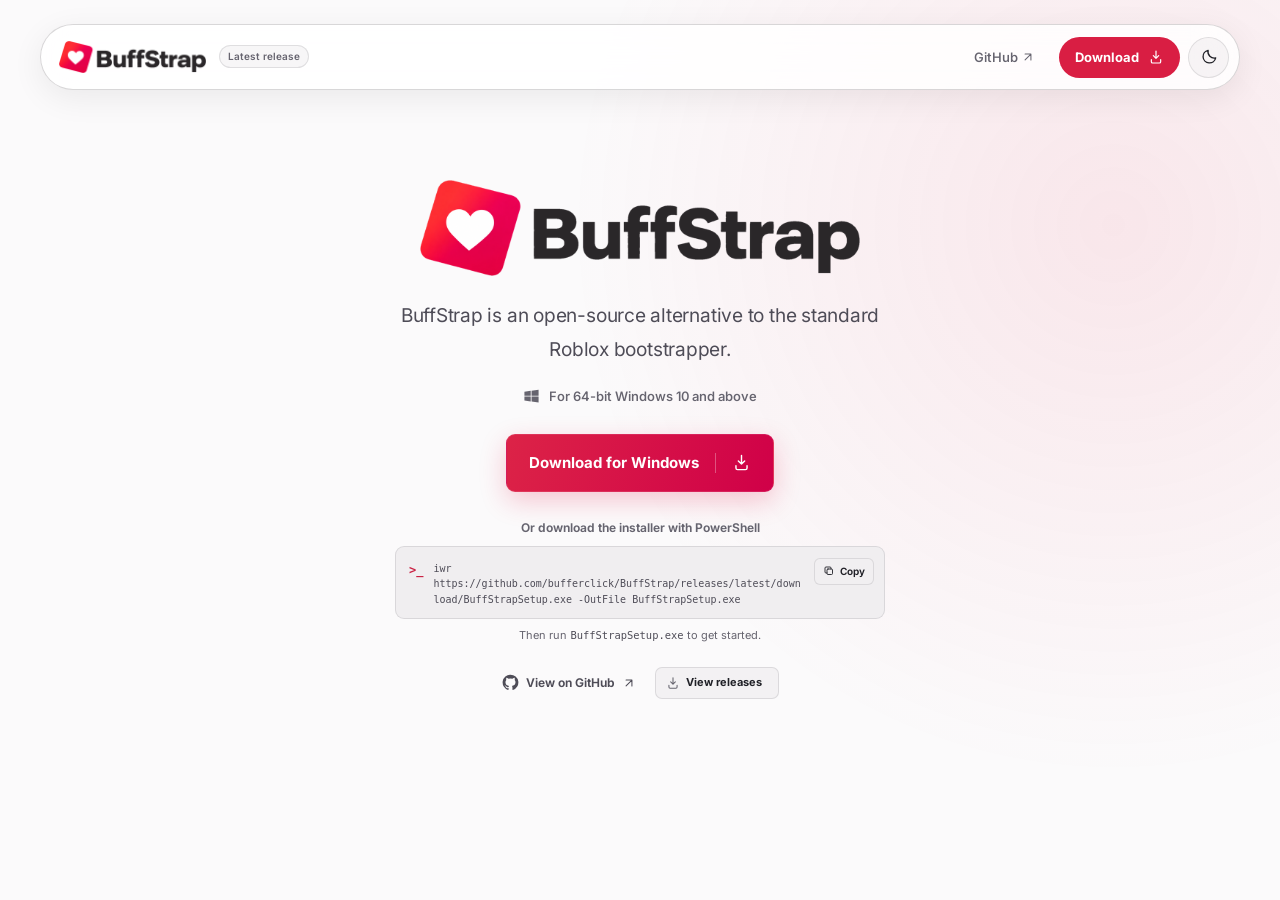
==== commit 7fa09a68: "Simplify BuffStrap landing page Co-authored-by: arena-agent <297053741+arena-agent@users.noreply.git" ====
--- a/index.html
+++ b/index.html
@@ -3,12 +3,12 @@
 <head>
   <meta charset="utf-8">
   <meta name="viewport" content="width=device-width, initial-scale=1">
-  <meta name="description" content="BuffStrap is an open-source Roblox bootstrapper for Windows, with more ways to make your experience your own.">
+  <meta name="description" content="BuffStrap is an open-source Roblox bootstrapper for Windows.">
   <meta name="theme-color" content="#111114">
-  <meta property="og:title" content="BuffStrap — make it yours">
-  <meta property="og:description" content="A little more from your Roblox bootstrapper. Made for Windows and built in the open.">
+  <meta property="og:title" content="BuffStrap">
+  <meta property="og:description" content="BuffStrap is an open-source Roblox bootstrapper for Windows.">
   <meta property="og:type" content="website">
-  <title>BuffStrap — make it yours</title>
+  <title>BuffStrap</title>
   <link rel="icon" type="image/png" href="site/assets/buffstrap-logo.png">
   <link rel="preload" href="site/fonts/inter-latin.woff2" as="font" type="font/woff2" crossorigin>
   <script src="site/theme.js"></script>
@@ -18,24 +18,14 @@
 <body id="top">
   <svg class="icon-sprite" xmlns="http://www.w3.org/2000/svg" aria-hidden="true">
     <symbol id="i-download" viewBox="0 0 24 24"><path d="M12 3v11m-4-4 4 4 4-4M5 16v3a2 2 0 0 0 2 2h10a2 2 0 0 0 2-2v-3"/></symbol>
-    <symbol id="i-arrow-right" viewBox="0 0 24 24"><path d="M4 12h15m-6-6 6 6-6 6"/></symbol>
     <symbol id="i-arrow-up-right" viewBox="0 0 24 24"><path d="M7 17 17 7M7 7h10v10"/></symbol>
     <symbol id="i-external" viewBox="0 0 24 24"><path d="M14 4h6v6M20 4l-9 9M18 13v5a2 2 0 0 1-2 2H6a2 2 0 0 1-2-2V8a2 2 0 0 1 2-2h5"/></symbol>
     <symbol id="i-copy" viewBox="0 0 24 24"><rect x="8" y="8" width="11" height="11" rx="2"/><path d="M16 8V6a2 2 0 0 0-2-2H6a2 2 0 0 0-2 2v8a2 2 0 0 0 2 2h2"/></symbol>
-    <symbol id="i-check" viewBox="0 0 24 24"><path d="m5 12 4 4L19 6"/></symbol>
-    <symbol id="i-chevron" viewBox="0 0 24 24"><path d="m6 9 6 6 6-6"/></symbol>
     <symbol id="i-sun" viewBox="0 0 24 24"><circle cx="12" cy="12" r="4"/><path d="M12 2v2m0 16v2M4.93 4.93l1.42 1.42m11.3 11.3 1.42 1.42M2 12h2m16 0h2M4.93 19.07l1.42-1.42m11.3-11.3 1.42-1.42"/></symbol>
     <symbol id="i-moon" viewBox="0 0 24 24"><path d="M20.9 13.2A8.5 8.5 0 0 1 10.8 3.1 8.5 8.5 0 1 0 20.9 13.2Z"/></symbol>
     <symbol id="i-menu" viewBox="0 0 24 24"><path d="M4 7h16M4 12h16M4 17h16"/></symbol>
     <symbol id="i-github" viewBox="0 0 24 24"><path fill="currentColor" stroke="none" d="M12 .9a11.1 11.1 0 0 0-3.51 21.64c.55.1.75-.24.75-.53v-2.08c-3.08.67-3.73-1.3-3.73-1.3-.5-1.29-1.23-1.63-1.23-1.63-1-.68.08-.67.08-.67 1.11.08 1.69 1.14 1.69 1.14.98 1.68 2.57 1.2 3.2.91.1-.71.38-1.2.7-1.48-2.46-.28-5.04-1.23-5.04-5.49 0-1.21.43-2.2 1.14-2.98-.12-.28-.5-1.41.1-2.94 0 0 .93-.3 3.05 1.14a10.6 10.6 0 0 1 5.56 0c2.12-1.44 3.05-1.14 3.05-1.14.6 1.53.22 2.66.1 2.94.71.78 1.14 1.77 1.14 2.98 0 4.27-2.59 5.2-5.06 5.48.4.35.75 1.02.75 2.06v3.06c0 .29.2.64.76.53A11.1 11.1 0 0 0 12 .9Z"/></symbol>
     <symbol id="i-windows" viewBox="0 0 24 24"><path fill="currentColor" stroke="none" d="M2 5.3 10.9 4v7H2V5.3Zm10.1-1.5L22 2.4V11h-9.9V3.8ZM2 12h8.9v7L2 17.7V12Zm10.1 0H22v8.6l-9.9-1.4V12Z"/></symbol>
-    <symbol id="i-book" viewBox="0 0 24 24"><path d="M12 6.5c-2.1-1.5-5.1-2-8-1.1v12.2c2.9-.9 5.9-.4 8 1.1m0-12.2c2.1-1.5 5.1-2 8-1.1v12.2c-2.9-.9-5.9-.4-8 1.1m0-12.2v12.2"/></symbol>
-    <symbol id="i-chat" viewBox="0 0 24 24"><path d="M20 11.5a8 8 0 0 1-8 8 8.4 8.4 0 0 1-3.6-.8L4 20l1.3-4.4a8.4 8.4 0 0 1-.8-3.6 8 8 0 1 1 15.5-.5Z"/><path d="M8 12h8"/></symbol>
-    <symbol id="i-sliders" viewBox="0 0 24 24"><path d="M4 7h16M4 17h16M8 4v6m8 4v6"/></symbol>
-    <symbol id="i-heart" viewBox="0 0 24 24"><path d="M20.8 8.3c0 4.3-8.8 10.5-8.8 10.5S3.2 12.6 3.2 8.3a4.6 4.6 0 0 1 8-3.1l.8.9.8-.9a4.6 4.6 0 0 1 8 3.1Z"/></symbol>
-    <symbol id="i-clock" viewBox="0 0 24 24"><circle cx="12" cy="12" r="9"/><path d="M12 7v5l3 2"/></symbol>
-    <symbol id="i-sparkle" viewBox="0 0 24 24"><path d="m12 2 1.8 5.8L20 10l-6.2 2.2L12 18l-1.8-5.8L4 10l6.2-2.2L12 2ZM19 15l.8 2.2L22 18l-2.2.8L19 21l-.8-2.2L16 18l2.2-.8L19 15Z"/></symbol>
-    <symbol id="i-link" viewBox="0 0 24 24"><path d="M10 13a4 4 0 0 0 5.7 0l3-3A4 4 0 0 0 13 4.3l-1.7 1.8M14 11a4 4 0 0 0-5.7 0l-3 3A4 4 0 0 0 11 19.7l1.7-1.8"/></symbol>
   </svg>
 
   <a class="skip-link" href="#main">Skip to content</a>
@@ -50,8 +40,6 @@
         <span class="version-pill" data-release-tag>Latest release</span>
       </div>
       <nav class="desktop-nav" aria-label="Main navigation">
-        <a href="#features">Features</a>
-        <a href="#faq">FAQ</a>
         <a href="https://github.com/bufferclick/BuffStrap" target="_blank" rel="noopener noreferrer">GitHub <svg class="icon small"><use href="#i-arrow-up-right"></use></svg></a>
       </nav>
       <div class="header-actions">
@@ -63,8 +51,6 @@
         <details class="mobile-menu">
           <summary aria-label="Open navigation"><svg class="icon"><use href="#i-menu"></use></svg></summary>
           <nav aria-label="Mobile navigation">
-            <a href="#features">Features <svg class="icon small"><use href="#i-arrow-right"></use></svg></a>
-            <a href="#faq">FAQ <svg class="icon small"><use href="#i-arrow-right"></use></svg></a>
             <a href="https://github.com/bufferclick/BuffStrap" target="_blank" rel="noopener noreferrer">GitHub <svg class="icon small"><use href="#i-external"></use></svg></a>
             <a href="https://github.com/bufferclick/BuffStrap/releases/latest">All releases <svg class="icon small"><use href="#i-external"></use></svg></a>
           </nav>
@@ -76,13 +62,12 @@
   <main id="main">
     <section class="hero section-wrap" aria-labelledby="hero-title">
       <div class="hero-copy">
-        <div class="eyebrow"><span class="eyebrow-dot"></span> A LITTLE MORE FROM YOUR LAUNCHER</div>
         <h1 id="hero-title" class="hero-wordmark">
           <span class="sr-only">BuffStrap</span>
           <img class="wordmark wordmark-dark" src="site/assets/buffstrap-wordmark-dark.png" alt="" width="1200" height="264">
           <img class="wordmark wordmark-light" src="site/assets/buffstrap-wordmark-light.png" alt="" width="1200" height="264">
         </h1>
-        <p class="hero-description">BuffStrap is an alternative to the standard Roblox bootstrapper, with more features to make your experience your own.</p>
+        <p class="hero-description">BuffStrap is an open-source alternative to the standard Roblox bootstrapper.</p>
         <p class="requirements"><svg class="icon"><use href="#i-windows"></use></svg> For 64-bit Windows 10 and above</p>
         <div class="hero-actions">
           <a class="button button-primary" href="https://github.com/bufferclick/BuffStrap/releases/latest/download/BuffStrapSetup.exe">
@@ -106,247 +91,7 @@
           </a>
         </div>
       </div>
-
-      <div class="hero-right">
-        <figure class="hero-showcase">
-          <div class="showcase-stage" aria-hidden="true">
-            <div class="mock-window showcase-settings">
-              <div class="mock-titlebar"><span><img src="site/assets/buffstrap-logo.png" alt=""> BuffStrap Settings</span><span class="mock-controls">— &nbsp; □ &nbsp; ×</span></div>
-              <div class="mock-settings-body">
-                <div class="mock-sidebar">
-                  <div class="mock-search">⌕ &nbsp; Search</div>
-                  <div class="mock-side-item selected"><span>◉</span> Integrations</div>
-                  <div class="mock-side-item"><span>▷</span> Bootstrapper</div>
-                  <div class="mock-side-item"><span>☁</span> Deployment</div>
-                  <div class="mock-side-item"><span>⚙</span> Update Center</div>
-                  <div class="mock-side-item"><span>◈</span> Mods</div>
-                  <div class="mock-side-item"><span>⚑</span> Fast Flags</div>
-                  <div class="mock-side-item"><span>◐</span> Appearance</div>
-                </div>
-                <div class="mock-settings-main">
-                  <div class="mock-breadcrumb">Settings &nbsp; › &nbsp; Integrations</div>
-                  <div class="mock-heading">Integrations</div>
-                  <div class="mock-subheading">Customize your experience</div>
-                  <div class="mock-section-name">Activity tracking</div>
-                  <div class="mock-option"><span><b>Enable activity tracking</b><small>See information about your current game.</small></span><i class="mock-toggle on"></i></div>
-                  <div class="mock-option"><span><b>Show server details</b><small>View information about your server.</small></span><i class="mock-toggle on"></i></div>
-                  <div class="mock-section-name">Discord Rich Presence</div>
-                  <div class="mock-option"><span><b>Show game activity</b><small>Let friends see what you're playing.</small></span><i class="mock-toggle on"></i></div>
-                </div>
-              </div>
-            </div>
-            <div class="mock-window showcase-loader">
-              <div class="mock-titlebar"><span>BuffStrap</span><span class="mock-controls">— &nbsp; ×</span></div>
-              <img class="loader-logo" src="site/assets/buffstrap-logo.png" alt="">
-              <div class="loader-text">Getting things ready...</div>
-              <div class="loader-track"><span></span></div>
-            </div>
-            <div class="mock-window showcase-launch">
-              <div class="mock-titlebar"><span><img src="site/assets/buffstrap-logo.png" alt=""> BuffStrap</span><span class="mock-controls">— &nbsp; ×</span></div>
-              <div class="launch-layout">
-                <div class="launch-brand">
-                  <img src="site/assets/buffstrap-wordmark-dark.png" alt="">
-                  <small>Made by Buffer</small>
-                  <div class="launch-brand-links">ⓘ &nbsp; About &nbsp;&nbsp; · &nbsp;&nbsp; GitHub ↗</div>
-                </div>
-                <div class="launch-actions">
-                  <div class="launch-action"><span>▷</span> Launch Roblox <b>›</b></div>
-                  <div class="launch-action"><span>⚙</span> Configure settings <b>›</b></div>
-                  <div class="launch-action"><span>♡</span> Favorites <b>›</b></div>
-                  <div class="launch-action"><span>◈</span> Launch Roblox Studio <b>›</b></div>
-                </div>
-              </div>
-            </div>
-          </div>
-          <figcaption>Illustrated preview &middot; appearance may vary</figcaption>
-        </figure>
-        <div class="resource-grid" role="group" aria-label="Explore BuffStrap resources">
-          <a class="resource-card" href="https://github.com/bufferclick/BuffStrap#readme" target="_blank" rel="noopener noreferrer">
-            <span class="resource-icon"><svg class="icon"><use href="#i-book"></use></svg></span><span><strong>Project guide</strong><small>Get to know BuffStrap.</small></span><svg class="icon resource-arrow"><use href="#i-arrow-up-right"></use></svg>
-          </a>
-          <a class="resource-card" href="https://discord.gg/xSsamjAU84" target="_blank" rel="noopener noreferrer">
-            <span class="resource-icon"><svg class="icon"><use href="#i-chat"></use></svg></span><span><strong>Fishstrap community</strong><small>Visit the upstream Discord.</small></span><svg class="icon resource-arrow"><use href="#i-arrow-up-right"></use></svg>
-          </a>
-          <a class="resource-card" href="https://github.com/bufferclick/BuffStrap" target="_blank" rel="noopener noreferrer">
-            <span class="resource-icon"><svg class="icon"><use href="#i-github"></use></svg></span><span><strong>GitHub repo</strong><small>Explore the source code.</small></span><svg class="icon resource-arrow"><use href="#i-arrow-up-right"></use></svg>
-          </a>
-          <a class="resource-card" href="https://fishstrap.app/mods" target="_blank" rel="noopener noreferrer">
-            <span class="resource-icon"><svg class="icon"><use href="#i-sliders"></use></svg></span><span><strong>Fishstrap mods</strong><small>Browse the upstream directory.</small></span><svg class="icon resource-arrow"><use href="#i-arrow-up-right"></use></svg>
-          </a>
-        </div>
-      </div>
-    </section>
-
-    <section id="features" class="features section-wrap" aria-labelledby="features-title">
-      <div class="section-heading">
-        <span class="section-kicker">MADE TO FEEL LIKE YOURS</span>
-        <h2 id="features-title">Features</h2>
-        <p>A few of the things BuffStrap adds on top of the regular Roblox bootstrapper.</p>
-      </div>
-
-      <article class="feature-row">
-        <div class="feature-copy">
-          <span class="feature-number">01 <span></span> THE INTERFACE</span>
-          <h3>Clean User Interface</h3>
-          <p>Powered by WPF UI, BuffStrap brings your settings together in a clean, modern interface. Less digging around, more getting to the fun.</p>
-        </div>
-        <div class="feature-visual ui-visual" aria-hidden="true">
-          <div class="visual-glow"></div>
-          <div class="mock-window feature-settings-window">
-            <div class="mock-titlebar"><span><img src="site/assets/buffstrap-logo.png" alt=""> BuffStrap Settings</span><span class="mock-controls">— &nbsp; □ &nbsp; ×</span></div>
-            <div class="mock-settings-body">
-              <div class="mock-sidebar">
-                <div class="mock-search">⌕ &nbsp; Search</div>
-                <div class="mock-side-item selected"><span>◉</span> Integrations</div>
-                <div class="mock-side-item"><span>▷</span> Bootstrapper</div>
-                <div class="mock-side-item"><span>☁</span> Deployment</div>
-                <div class="mock-side-item"><span>⚙</span> Update Center</div>
-                <div class="mock-side-item"><span>◈</span> Mods</div>
-                <div class="mock-side-item"><span>⚑</span> Fast Flags</div>
-                <div class="mock-side-item"><span>◐</span> Appearance</div>
-              </div>
-              <div class="mock-settings-main">
-                <div class="mock-breadcrumb">Settings &nbsp; › &nbsp; Integrations</div>
-                <div class="mock-heading">Integrations</div>
-                <div class="mock-subheading">Customize your experience</div>
-                <div class="mock-section-name">Activity tracking</div>
-                <div class="mock-option"><span><b>Enable activity tracking</b><small>See information about your current game.</small></span><i class="mock-toggle on"></i></div>
-                <div class="mock-option"><span><b>Show server details</b><small>View information about your server.</small></span><i class="mock-toggle on"></i></div>
-                <div class="mock-section-name">Discord Rich Presence</div>
-                <div class="mock-option"><span><b>Show game activity</b><small>Let friends see what you're playing.</small></span><i class="mock-toggle on"></i></div>
-              </div>
-            </div>
-          </div>
-          <span class="visual-caption">ILLUSTRATED PREVIEW</span>
-        </div>
-      </article>
-
-      <article class="feature-row feature-row-reverse" id="customizations">
-        <div class="feature-copy">
-          <span class="feature-number">02 <span></span> MAKE IT YOURS</span>
-          <h3>Custom Modifications</h3>
-          <p>Make your launcher feel like yours with appearance options and custom bootstrapper themes. You can also use supported mods for local files such as cursors, sounds, and fonts.</p>
-          <p class="feature-note">Roblox's own settings and FastFlag allowlist still apply.</p>
-        </div>
-        <div class="feature-visual customize-visual" aria-hidden="true">
-          <div class="visual-glow"></div>
-          <div class="appearance-window mock-window">
-            <div class="mock-titlebar"><span><img src="site/assets/buffstrap-logo.png" alt=""> Appearance</span><span class="mock-controls">— &nbsp; □ &nbsp; ×</span></div>
-            <div class="appearance-content">
-              <div class="appearance-title">Make it yours <span>✦</span></div>
-              <div class="appearance-subtitle">Choose a look for your launcher.</div>
-              <div class="theme-choices">
-                <div class="theme-tile theme-tile-light"><div><span></span><span></span><span></span></div><b>Light</b><small>Clean and bright</small></div>
-                <div class="theme-tile theme-tile-dark"><div><span></span><span></span><span></span></div><b>Dark</b><small>Easy on the eyes</small><i>✓</i></div>
-              </div>
-              <div class="appearance-bottom"><span>Launcher theme</span><b>Custom &nbsp;⌄</b></div>
-            </div>
-          </div>
-          <div class="palette-bubble"><span></span><span></span><span></span><span></span></div>
-          <span class="visual-caption">ILLUSTRATED PREVIEW</span>
-        </div>
-      </article>
-
-      <article class="feature-row">
-        <div class="feature-copy">
-          <span class="feature-number">03 <span></span> STAY INFORMED</span>
-          <h3>Server Information</h3>
-          <p>Get a closer look at your server, including details like region and uptime, when activity tracking is enabled. Location information is provided by RoValra and depends on service availability.</p>
-        </div>
-        <div class="feature-visual server-visual" aria-hidden="true">
-          <div class="visual-glow"></div>
-          <div class="server-panel mock-window">
-            <div class="mock-titlebar"><span>Server information</span><span class="mock-controls">— &nbsp; ×</span></div>
-            <div class="map-art">
-              <svg viewBox="0 0 500 210" preserveAspectRatio="xMidYMid slice"><path d="M25 64 59 39l47-8 28 18 27-4 21 17-12 24-24 6-10 22-29 4-17-13-28 4-11-17-27-5Zm124 70 19 5 16 23-3 26-17 23-9-18-3-26-15-17Zm124-68 34-24 44 3 15 13 44-4 33 19 36 5 15 27-20 13-34-8-13 15-39-8-20-18-21 4-12 21-25-6-13-22-24-8Zm49 73 19 8 14 27-9 21-15-10-9-24Zm111 18 27 3 18 17-8 15-24-2-18-14Z" fill="currentColor" opacity=".23"/><path d="M0 53h500M0 105h500M0 157h500M100 0v210M200 0v210M300 0v210M400 0v210" fill="none" stroke="currentColor" opacity=".1"/></svg>
-              <div class="map-pin"><span></span></div>
-              <div class="map-label">SERVER LOCATION <strong>North America</strong></div>
-            </div>
-            <div class="server-stats"><div><span>●</span><small>Connection</small><b>Connected</b></div><div><span>◷</span><small>Server uptime</small><b>01:24:18</b></div></div>
-          </div>
-          <span class="visual-caption">ILLUSTRATED PREVIEW</span>
-        </div>
-      </article>
-
-      <article class="feature-row feature-row-reverse">
-        <div class="feature-copy">
-          <span class="feature-number">04 <span></span> BETTER TOGETHER</span>
-          <h3>Discord Rich Presence</h3>
-          <p>Let your friends see what you're playing with customizable Discord Rich Presence. It also supports BloxstrapRPC for experiences that use it.</p>
-        </div>
-        <div class="feature-visual discord-visual" aria-hidden="true">
-          <div class="visual-glow"></div>
-          <div class="discord-card">
-            <div class="discord-banner"></div>
-            <div class="discord-avatar"><img src="site/assets/buffstrap-logo.png" alt=""><i></i></div>
-            <div class="discord-profile"><b>BuffStrap player</b><small>Ready to play</small></div>
-            <div class="discord-divider"></div>
-            <div class="discord-activity-label">PLAYING A GAME</div>
-            <div class="discord-activity"><span class="discord-activity-icon"><span></span></span><div><b>Roblox</b><span>Exploring a game</span><span>Playing with friends</span></div></div>
-            <div class="discord-button">View activity</div>
-          </div>
-          <span class="visual-caption">ILLUSTRATED PREVIEW</span>
-        </div>
-      </article>
-
-      <article class="feature-row invite-row">
-        <div class="feature-copy">
-          <span class="feature-number">05 <span></span> BRING YOUR FRIENDS</span>
-          <h3>Game Invite Links</h3>
-          <p>Share a game link and bring your friends along, even if they don't use BuffStrap. Invite links use the upstream Fishstrap service.</p>
-        </div>
-        <div class="feature-visual invite-visual">
-          <div class="visual-glow"></div>
-          <a class="invite-card" href="https://www.roblox.com/games/1818" target="_blank" rel="noopener noreferrer" aria-label="See Crossroads on Roblox">
-            <div class="invite-art" aria-hidden="true"><svg class="icon"><use href="#i-link"></use></svg><span>AN EXAMPLE GAME INVITE</span></div>
-            <div class="invite-info"><span><strong>Crossroads</strong><small>by Roblox</small></span><svg class="icon"><use href="#i-arrow-up-right"></use></svg></div>
-          </a>
-          <a class="invite-url" href="https://www.fishstrap.app/v1/joingame?placeId=1818" target="_blank" rel="noopener noreferrer"><svg class="icon"><use href="#i-link"></use></svg><span>fishstrap.app/v1/joingame?placeId=1818</span><svg class="icon"><use href="#i-arrow-up-right"></use></svg></a>
-        </div>
-      </article>
-
-      <div class="extras" role="group" aria-label="More BuffStrap features">
-        <div class="extra-card"><span class="extra-icon"><svg class="icon"><use href="#i-heart"></use></svg></span><div><h3>Favorites, organized</h3><p>Save games, group them into folders, and create shortcuts for the ones you love.</p></div></div>
-        <div class="extra-card"><span class="extra-icon"><svg class="icon"><use href="#i-clock"></use></svg></span><div><h3>Updates, your way</h3><p>Check releases, back up your settings, and repair common installation issues.</p></div></div>
-        <div class="extra-card"><span class="extra-icon"><svg class="icon"><use href="#i-github"></use></svg></span><div><h3>Open source</h3><p>Built in the open on the work of Fishstrap and Bloxstrap contributors.</p></div></div>
-      </div>
-    </section>
-
-    <section class="faq-section" id="faq" aria-labelledby="faq-title">
-      <div class="section-wrap faq-wrap">
-        <div class="section-heading">
-          <span class="section-kicker">GOOD TO KNOW</span>
-          <h2 id="faq-title">Frequently Asked Questions</h2>
-          <p>Answers to a few of the most common questions about BuffStrap.</p>
-        </div>
-        <div class="faq-list">
-          <details open><summary>Where can I download BuffStrap?<span><svg class="icon"><use href="#i-chevron"></use></svg></span></summary><div class="faq-answer"><p>Download <strong>BuffStrapSetup.exe</strong> from the <a href="https://github.com/bufferclick/BuffStrap/releases/latest">official GitHub releases page</a>, or use the download button above. Setup will install the latest stable release.</p></div></details>
-          <details><summary>What are the system requirements?<span><svg class="icon"><use href="#i-chevron"></use></svg></span></summary><div class="faq-answer"><p>BuffStrap is made for 64-bit Windows 10 and newer. The release executables include the required .NET runtime; Roblox is downloaded or updated when you first launch it.</p></div></details>
-          <details><summary>Is BuffStrap malware?<span><svg class="icon"><use href="#i-chevron"></use></svg></span></summary><div class="faq-answer"><p>BuffStrap is open source, so you can <a href="https://github.com/bufferclick/BuffStrap" target="_blank" rel="noopener noreferrer">inspect the code on GitHub</a>. For your safety, download releases from the official repository and scan any executable you download.</p></div></details>
-          <details><summary>Could using BuffStrap get me banned?<span><svg class="icon"><use href="#i-chevron"></use></svg></span></summary><div class="faq-answer"><p>Roblox controls its own rules and enforcement, so no third-party tool can guarantee an account will never be affected. Use features responsibly and review <a href="https://devforum.roblox.com/t/an-update-on-automated-action-against-modified-clients/3640609" target="_blank" rel="noopener noreferrer">Roblox's guidance on modified clients</a>.</p></div></details>
-          <details><summary>Will BuffStrap increase my FPS or reduce my ping?<span><svg class="icon"><use href="#i-chevron"></use></svg></span></summary><div class="faq-answer"><p>BuffStrap does not promise an FPS boost or lower ping. Performance depends on your device, connection, the experience, and Roblox's current settings.</p></div></details>
-          <details><summary>Why don't some FastFlags work?<span><svg class="icon"><use href="#i-chevron"></use></svg></span></summary><div class="faq-answer"><p>Roblox controls which client settings are accepted. Its FastFlag allowlist still applies, so some flags may be ignored or change over time.</p></div></details>
-          <details><summary>Can I customize Roblox with mods or themes?<span><svg class="icon"><use href="#i-chevron"></use></svg></span></summary><div class="faq-answer"><p>BuffStrap includes launcher appearance options and supports some local file modifications. Custom bootstrapper themes affect the launch window; they do not universally theme Roblox or every experience. You can browse the <a href="https://fishstrap.app/mods" target="_blank" rel="noopener noreferrer">upstream Fishstrap mod directory</a>, but check compatibility and download sources carefully.</p></div></details>
-          <details><summary>Can BuffStrap switch accounts automatically?<span><svg class="icon"><use href="#i-chevron"></use></svg></span></summary><div class="faq-answer"><p>In the v1.0.1 release, account entries are username labels rather than saved logins. Assigned favorites open the official Roblox game page, where you sign in or switch accounts and press Play. Automatic selected-account launching is not part of that release.</p></div></details>
-          <details><summary>Where can I learn more?<span><svg class="icon"><use href="#i-chevron"></use></svg></span></summary><div class="faq-answer"><p>Start with the <a href="https://github.com/bufferclick/BuffStrap#readme" target="_blank" rel="noopener noreferrer">project guide on GitHub</a>. BuffStrap is based on Fishstrap and Bloxstrap; the <a href="https://discord.gg/xSsamjAU84" target="_blank" rel="noopener noreferrer">Fishstrap Discord</a> is an upstream community, not a dedicated BuffStrap support server.</p></div></details>
-        </div>
-      </div>
-    </section>
-
-    <section class="closing section-wrap" aria-labelledby="closing-title">
-      <div class="closing-card">
-        <div class="closing-copy"><span class="section-kicker">READY WHEN YOU ARE</span><h2 id="closing-title">Make it yours.</h2><p>A little more choice, right where your game starts.</p></div>
-        <a class="button button-primary" href="https://github.com/bufferclick/BuffStrap/releases/latest/download/BuffStrapSetup.exe">Download for Windows <svg class="icon"><use href="#i-download"></use></svg></a>
-      </div>
     </section>
   </main>
-
-  <footer class="site-footer">
-    <div class="section-wrap footer-inner">
-      <div class="footer-brand"><a class="footer-wordmark" href="#top" aria-label="BuffStrap home"><img class="wordmark wordmark-dark" src="site/assets/buffstrap-wordmark-dark.png" alt="" width="1200" height="264"><img class="wordmark wordmark-light" src="site/assets/buffstrap-wordmark-light.png" alt="" width="1200" height="264"></a><p>Made by Buffer, built on the work of Fishstrap and Bloxstrap.</p></div>
-      <div class="footer-links"><a href="#features">Features</a><a href="#faq">FAQ</a><a href="https://github.com/bufferclick/BuffStrap/releases/latest">Releases</a><a href="https://github.com/bufferclick/BuffStrap" target="_blank" rel="noopener noreferrer">GitHub <svg class="icon small"><use href="#i-arrow-up-right"></use></svg></a></div>
-    </div>
-    <div class="section-wrap footer-bottom"><span>BuffStrap is not affiliated with Roblox Corporation.</span><a href="https://github.com/bufferclick/BuffStrap/blob/main/LICENSE" target="_blank" rel="noopener noreferrer">License <svg class="icon small"><use href="#i-arrow-up-right"></use></svg></a></div>
-  </footer>
 </body>
 </html>
--- a/site/styles.css
+++ b/site/styles.css
@@ -19,11 +19,8 @@
   --header: rgba(23, 23, 27, .82);
   --surface-soft: rgba(255, 255, 255, .035);
   --accent: #ff4d68;
-  --accent-soft: rgba(255, 65, 97, .11);
   --accent-text: #ff8798;
   --code: #19191e;
-  --faq-background: #141416;
-  --visual-background: #18191e;
   --shadow: 0 18px 55px rgba(0, 0, 0, .17);
 }
 
@@ -40,16 +37,13 @@
   --header: rgba(255, 255, 255, .84);
   --surface-soft: rgba(30, 25, 32, .035);
   --accent: #e82d50;
-  --accent-soft: rgba(225, 36, 77, .075);
   --accent-text: #cb2345;
   --code: #f0eef0;
-  --faq-background: #f5f3f5;
-  --visual-background: #eeecee;
   --shadow: 0 18px 55px rgba(72, 55, 65, .08);
 }
 
 *, *::before, *::after { box-sizing: border-box; }
-html { scroll-behavior: smooth; scroll-padding-top: 115px; }
+html { scroll-behavior: smooth; }
 body {
   margin: 0;
   background: var(--background);
@@ -62,12 +56,10 @@
 }
 body::before {
   content: "";
-  position: absolute;
+  position: fixed;
   z-index: -1;
-  top: 0;
-  right: 0;
+  inset: 0 0 0 auto;
   width: min(65vw, 1000px);
-  height: 850px;
   pointer-events: none;
   background: radial-gradient(ellipse at 80% 25%, rgba(231, 45, 78, .095), transparent 58%);
 }
@@ -90,19 +82,18 @@
 :root[data-theme="light"] .wordmark-light { display: block; }
 :root[data-theme="light"] .wordmark-dark { display: none; }
 
-/* A compact, floating navigation bar, like the launcher itself. */
 .site-header { position: sticky; z-index: 30; top: 14px; width: min(100% - 48px, 1200px); margin: 24px auto 0; }
 .header-inner { min-height: 66px; display: flex; align-items: center; justify-content: space-between; gap: 24px; padding: 9px 10px 9px 18px; background: var(--header); border: 1px solid var(--border-strong); border-radius: 999px; box-shadow: 0 8px 32px rgba(0, 0, 0, .07); -webkit-backdrop-filter: blur(20px); backdrop-filter: blur(20px); }
 .header-brand-group, .header-actions, .desktop-nav { display: flex; align-items: center; }
 .header-brand-group { min-width: 0; gap: 13px; }
 .header-brand { display: block; width: 147px; flex: 0 0 auto; }
 .version-pill { display: inline-flex; align-items: center; white-space: nowrap; padding: 3px 8px; border: 1px solid var(--border); border-radius: 999px; color: var(--muted); background: var(--surface-soft); font-size: 10px; font-weight: 600; line-height: 1.5; }
-.desktop-nav { margin-left: auto; gap: 29px; }
-.desktop-nav a, .footer-links a { display: inline-flex; align-items: center; gap: 3px; color: var(--muted); font-size: 13px; font-weight: 550; transition: color .2s ease; }
-.desktop-nav a:hover, .footer-links a:hover { color: var(--foreground); }
+.desktop-nav { margin-left: auto; }
+.desktop-nav a { display: inline-flex; align-items: center; gap: 3px; color: var(--muted); font-size: 13px; font-weight: 550; transition: color .2s ease; }
+.desktop-nav a:hover { color: var(--foreground); }
 .header-actions { gap: 8px; }
-.header-download { display: inline-flex; align-items: center; gap: 9px; min-height: 41px; padding: 0 16px; border-radius: 999px; color: #fff; background: #e92e50; font-size: 13px; font-weight: 700; transition: background .2s ease, transform .2s ease; }
-.header-download:hover { background: #ff4161; transform: translateY(-1px); }
+.header-download { display: inline-flex; align-items: center; gap: 9px; min-height: 41px; padding: 0 16px; border-radius: 999px; color: #fff; background: #d91e43; font-size: 13px; font-weight: 700; transition: background .2s ease, transform .2s ease; }
+.header-download:hover { background: #c91e3f; transform: translateY(-1px); }
 .header-download .icon { width: 16px; height: 16px; }
 .theme-toggle, .mobile-menu summary { display: grid; place-items: center; width: 41px; height: 41px; padding: 0; border: 1px solid var(--border); border-radius: 50%; background: var(--surface-soft); cursor: pointer; transition: background .2s ease, border-color .2s ease; }
 .theme-toggle:hover, .mobile-menu summary:hover { background: var(--surface-raised); border-color: var(--border-strong); }
@@ -117,25 +108,21 @@
 .mobile-menu nav a { display: flex; justify-content: space-between; align-items: center; padding: 10px 12px; color: var(--muted-strong); border-radius: 8px; font-size: 14px; }
 .mobile-menu nav a:hover { color: var(--foreground); background: var(--surface-soft); }
 
-/* Intro */
-.hero { display: grid; grid-template-columns: minmax(0, .9fr) minmax(0, 1.1fr); align-items: center; gap: clamp(45px, 6vw, 86px); padding-top: clamp(68px, 7vw, 105px); padding-bottom: 110px; }
-.hero-copy { min-width: 0; }
-.eyebrow, .section-kicker, .feature-number { color: var(--accent-text); font-size: 10px; font-weight: 800; letter-spacing: .15em; line-height: 1.4; }
-.eyebrow { display: inline-flex; align-items: center; gap: 9px; }
-.eyebrow-dot { width: 7px; height: 7px; border-radius: 50%; background: #f34965; box-shadow: 0 0 0 4px rgba(243, 73, 101, .12); }
-.hero-wordmark { width: min(100%, 440px); margin: 24px 0 23px; }
+.hero { display: flex; justify-content: center; padding-top: clamp(68px, 7vw, 105px); padding-bottom: 80px; }
+.hero-copy { display: flex; flex-direction: column; align-items: center; width: min(100%, 560px); min-width: 0; text-align: center; }
+.hero-wordmark { width: min(100%, 440px); margin: 0 0 23px; }
 .hero-description { max-width: 500px; margin: 0; color: var(--muted-strong); font-size: clamp(17px, 1.5vw, 19px); line-height: 1.75; letter-spacing: -.012em; }
-.requirements { display: flex; align-items: center; gap: 9px; margin: 20px 0 27px; color: var(--muted); font-size: 13px; font-weight: 550; }
+.requirements { display: flex; align-items: center; justify-content: center; gap: 9px; margin: 20px 0 27px; color: var(--muted); font-size: 13px; font-weight: 550; }
 .requirements .icon { width: 17px; height: 17px; }
-.hero-actions { display: flex; flex-wrap: wrap; align-items: center; gap: 12px; }
+.hero-actions { display: flex; flex-wrap: wrap; align-items: center; justify-content: center; gap: 12px; }
 .button { display: inline-flex; align-items: center; justify-content: center; gap: 16px; min-height: 58px; padding: 0 22px; border: 1px solid transparent; border-radius: 9px; font-size: 15px; font-weight: 700; line-height: 1.3; transition: transform .22s ease, box-shadow .22s ease, background .22s ease; }
 .button:hover { transform: translateY(-2px); }
-.button-primary { background: linear-gradient(110deg, #fa3c4e, #e7004f); border-color: rgba(255, 255, 255, .1); color: white; box-shadow: 0 9px 27px rgba(227, 20, 66, .22); }
+.button-primary { background: linear-gradient(110deg, #dc2347, #d00048); border-color: rgba(255, 255, 255, .1); color: white; box-shadow: 0 9px 27px rgba(227, 20, 66, .22); }
 .button-primary:hover { box-shadow: 0 12px 32px rgba(227, 20, 66, .32); }
 .button .icon { width: 19px; height: 19px; }
 .button-divider { display: block; width: 1px; height: 20px; background: rgba(255, 255, 255, .3); }
 .install-label { margin: 26px 0 9px; color: var(--muted); font-size: 12px; font-weight: 650; }
-.command-box { display: flex; align-items: flex-start; gap: 10px; width: 100%; max-width: 490px; padding: 11px 10px 11px 13px; border: 1px solid var(--border); border-radius: 9px; background: var(--code); }
+.command-box { display: flex; align-items: flex-start; gap: 10px; width: 100%; max-width: 490px; padding: 11px 10px 11px 13px; border: 1px solid var(--border); border-radius: 9px; background: var(--code); text-align: left; }
 .command-prompt { padding-top: 3px; color: var(--accent-text); font-family: ui-monospace, monospace; font-size: 12px; font-weight: 800; }
 .command-box code { flex: 1; min-width: 0; padding-top: 3px; color: var(--muted-strong); font-size: 10px; line-height: 1.55; overflow-wrap: anywhere; }
 .copy-button { display: inline-flex; align-items: center; flex: 0 0 auto; gap: 5px; min-height: 27px; padding: 0 8px; border: 1px solid var(--border); border-radius: 6px; background: var(--surface-raised); font-size: 10px; font-weight: 650; cursor: pointer; transition: border-color .2s ease, color .2s ease; }
@@ -143,7 +130,7 @@
 .copy-button .icon { width: 12px; height: 12px; }
 .command-hint { margin: 8px 0 0; color: var(--muted); font-size: 11px; }
 .command-hint code { color: var(--muted-strong); font-size: .95em; }
-.hero-meta { display: flex; flex-wrap: wrap; align-items: center; gap: 19px; margin-top: 22px; }
+.hero-meta { display: flex; flex-wrap: wrap; align-items: center; justify-content: center; gap: 19px; margin-top: 22px; }
 .github-link { display: inline-flex; align-items: center; gap: 7px; color: var(--muted-strong); font-size: 12px; font-weight: 650; transition: color .2s ease; }
 .github-link:hover { color: var(--accent-text); }
 .github-link > .icon:first-child { width: 17px; height: 17px; }
@@ -152,206 +139,8 @@
 .download-metric strong { color: var(--foreground); font-weight: 700; }
 .download-metric:hover { border-color: var(--border-strong); }
 
-/* These are intentionally illustrated product previews rather than app screenshots. */
-.hero-right { min-width: 0; }
-.hero-showcase { margin: 0; }
-.showcase-stage { position: relative; isolation: isolate; width: 100%; aspect-ratio: 1.24; container-type: inline-size; }
-.showcase-stage::before { content: ""; position: absolute; z-index: -2; inset: 4% 6% -2% 5%; border-radius: 50%; background: radial-gradient(ellipse, rgba(210, 45, 80, .17), transparent 67%); filter: blur(25px); }
-.hero-showcase figcaption { margin-top: -2px; color: var(--muted); text-align: right; font-size: 10px; }
-.mock-window { position: absolute; overflow: hidden; color: #ececf0; background: #1c1d22; border: 1px solid #42434d; border-radius: 7px; box-shadow: 0 18px 38px rgba(0, 0, 0, .34), 0 2px 7px rgba(0, 0, 0, .22); font-family: Inter, "Segoe UI", sans-serif; line-height: 1.3; }
-.mock-titlebar { display: flex; align-items: center; justify-content: space-between; height: 3.8cqw; min-height: 16px; padding: 0 1.7cqw; background: #212229; color: #c4c4cc; font-size: max(7px, 1.3cqw); }
-.mock-titlebar > span:first-child { display: flex; align-items: center; gap: .8cqw; }
-.mock-titlebar img { width: 2.1cqw; min-width: 9px; height: auto; }
-.mock-controls { color: #a6a6ae; white-space: nowrap; letter-spacing: .04em; }
-.showcase-settings { z-index: 1; top: 2%; left: 0; width: 79%; height: 66%; }
-.mock-settings-body { display: flex; height: calc(100% - 3.8cqw); }
-.mock-sidebar { width: 27%; flex: 0 0 auto; padding: 1.2cqw 1cqw; background: #1c1d22; color: #b2b2bc; }
-.mock-search { overflow: hidden; margin-bottom: .8cqw; padding: .7cqw .8cqw; border: 1px solid #3a3b44; border-radius: .65cqw; background: #24252b; color: #90909a; white-space: nowrap; font-size: max(6px, 1.13cqw); }
-.mock-side-item { display: flex; align-items: center; gap: .7cqw; overflow: hidden; height: 3.35cqw; padding: 0 .7cqw; border-radius: .5cqw; white-space: nowrap; font-size: max(6px, 1.12cqw); }
-.mock-side-item span { width: 1.4cqw; color: #aeb0bc; text-align: center; }
-.mock-side-item.selected { color: #f6f6f8; background: #34343d; box-shadow: inset 2px 0 #f35472; }
-.mock-settings-main { flex: 1; overflow: hidden; padding: 1.4cqw 1.7cqw; }
-.mock-breadcrumb { color: #9a9ba6; font-size: max(6px, 1.1cqw); }
-.mock-heading { margin-top: 1.2cqw; font-size: max(9px, 2.05cqw); font-weight: 650; }
-.mock-subheading { margin-top: .3cqw; color: #a8a8b1; font-size: max(6px, 1.06cqw); }
-.mock-section-name { margin: 1.5cqw 0 .6cqw; color: #e1e1e5; font-size: max(7px, 1.35cqw); font-weight: 650; }
-.mock-option { display: flex; align-items: center; justify-content: space-between; gap: 1cqw; min-height: 5.3cqw; margin-top: .5cqw; padding: .8cqw 1.05cqw; border: 1px solid #3b3c43; border-radius: .55cqw; background: #292a30; }
-.mock-option span { display: grid; gap: .22cqw; min-width: 0; }
-.mock-option b { overflow: hidden; color: #eeeef0; font-size: max(6px, 1.1cqw); font-weight: 550; white-space: nowrap; text-overflow: ellipsis; }
-.mock-option small { overflow: hidden; color: #a7a7ae; font-size: max(5px, .95cqw); white-space: nowrap; text-overflow: ellipsis; }
-.mock-toggle { position: relative; flex: 0 0 auto; width: 3.5cqw; height: 1.8cqw; min-width: 17px; min-height: 9px; border: 1px solid #f06a82; border-radius: 999px; background: #e84b68; }
-.mock-toggle::after { content: ""; position: absolute; top: 50%; right: 11%; width: 1.15cqw; height: 1.15cqw; min-width: 5px; min-height: 5px; border-radius: 50%; background: white; transform: translateY(-50%); }
-.showcase-loader { z-index: 2; top: 0; right: 1%; width: 40%; height: 39%; text-align: center; background: #222329; }
-.showcase-loader .mock-titlebar { text-align: left; }
-.loader-logo { width: 12cqw; height: 12cqw; margin: 4.1cqw auto 1.5cqw; object-fit: contain; }
-.loader-text { color: #cccbd3; font-size: max(6px, 1.2cqw); }
-.loader-track { width: 60%; height: .6cqw; margin: 1.1cqw auto; overflow: hidden; border-radius: 999px; background: #42434b; }
-.loader-track span { display: block; width: 57%; height: 100%; border-radius: inherit; background: #f05270; }
-.showcase-launch { z-index: 3; bottom: 2.5%; left: 11%; width: 85%; height: 61%; background: #1d1e23; }
-.launch-layout { display: flex; align-items: center; gap: 3cqw; height: calc(100% - 3.8cqw); padding: 3.5cqw; }
-.launch-brand { display: flex; flex: 1; flex-direction: column; align-items: center; min-width: 0; text-align: center; }
-.launch-brand img { width: 100%; max-width: 30cqw; }
-.launch-brand small { margin-top: 1.3cqw; color: #9e9ea8; font-size: max(6px, 1.15cqw); }
-.launch-brand-links { margin-top: 4cqw; color: #c9c8d0; font-size: max(6px, 1.05cqw); white-space: nowrap; }
-.launch-actions { display: grid; flex: 1; gap: 1cqw; min-width: 0; }
-.launch-action { display: flex; align-items: center; gap: 1.2cqw; min-height: 5.8cqw; padding: 1cqw 1.3cqw; border: 1px solid #3c3d46; border-radius: .7cqw; background: #2a2b31; color: #eeeef1; font-size: max(6px, 1.2cqw); white-space: nowrap; }
-.launch-action span { color: #f26c84; font-size: 2cqw; }
-.launch-action b { margin-left: auto; color: #a3a3ad; font-size: 1.8cqw; font-weight: 400; }
-
-.resource-grid { display: grid; grid-template-columns: repeat(2, minmax(0, 1fr)); gap: 9px; margin-top: 19px; }
-.resource-card { display: flex; align-items: flex-start; gap: 10px; min-height: 78px; padding: 14px 12px; border: 1px solid var(--border); border-radius: 10px; background: var(--surface-soft); transition: transform .2s ease, background .2s ease, border-color .2s ease; }
-.resource-card:hover { transform: translateY(-3px); border-color: var(--border-strong); background: var(--surface); }
-.resource-icon { display: grid; place-items: center; flex: 0 0 auto; width: 31px; height: 31px; border: 1px solid var(--border); border-radius: 8px; color: var(--accent-text); background: var(--accent-soft); }
-.resource-icon .icon { width: 15px; height: 15px; }
-.resource-card > span:nth-child(2) { min-width: 0; }
-.resource-card strong, .resource-card small { display: block; }
-.resource-card strong { font-size: 12px; font-weight: 700; line-height: 1.35; }
-.resource-card small { margin-top: 4px; color: var(--muted); font-size: 10px; line-height: 1.4; }
-.resource-arrow { width: 14px; height: 14px; margin-left: auto; color: var(--muted); }
-
-/* Feature showcases */
-.features { padding-top: 46px; padding-bottom: 118px; }
-.section-heading { max-width: 680px; margin: 0 auto 82px; text-align: center; }
-.section-heading h2 { margin: 12px 0 10px; font-size: clamp(38px, 4.3vw, 50px); letter-spacing: -.045em; line-height: 1.12; }
-.section-heading p { margin: 0; color: var(--muted); font-size: 16px; line-height: 1.7; }
-.feature-row { display: grid; grid-template-columns: repeat(2, minmax(0, 1fr)); align-items: center; gap: clamp(45px, 7vw, 100px); margin-bottom: 110px; }
-.feature-copy { max-width: 455px; justify-self: end; text-align: right; }
-.feature-copy h3 { margin: 13px 0 15px; font-size: clamp(28px, 2.65vw, 36px); line-height: 1.18; letter-spacing: -.04em; }
-.feature-copy p { margin: 0; color: var(--muted-strong); font-size: 16px; line-height: 1.8; }
-.feature-copy .feature-note { margin-top: 13px; color: var(--muted); font-size: 13px; }
-.feature-number { display: inline-flex; align-items: center; gap: 10px; font-size: 10px; }
-.feature-number span { width: 24px; height: 1px; background: var(--accent-text); opacity: .55; }
-.feature-row-reverse .feature-copy { grid-column: 2; grid-row: 1; justify-self: start; text-align: left; }
-.feature-row-reverse .feature-visual { grid-column: 1; grid-row: 1; }
-.feature-visual { position: relative; isolation: isolate; width: 100%; aspect-ratio: 1.46; overflow: hidden; border: 1px solid var(--border); border-radius: 16px; background: var(--visual-background); container-type: inline-size; }
-.visual-glow { position: absolute; z-index: -1; inset: -20%; background: radial-gradient(ellipse at center, rgba(234, 66, 93, .12), transparent 58%); }
-.visual-caption { position: absolute; right: 14px; bottom: 10px; color: var(--muted); font-size: 8px; font-weight: 700; letter-spacing: .1em; }
-.feature-settings-window { left: 7%; top: 10%; width: 86%; height: 78%; }
-.feature-settings-window .mock-heading { font-size: max(9px, 2.3cqw); }
-.feature-settings-window .mock-side-item { height: 3.7cqw; }
-.feature-settings-window .mock-option { min-height: 6cqw; }
-
-.customize-visual .visual-glow { background: radial-gradient(ellipse at center, rgba(217, 57, 102, .19), transparent 60%); }
-.appearance-window { left: 14%; top: 11%; width: 70%; height: 76%; }
-.appearance-content { padding: 3cqw 3.3cqw; }
-.appearance-title { display: flex; justify-content: space-between; color: #f6f4f7; font-size: 2.6cqw; font-weight: 700; }
-.appearance-title span { color: #f06480; }
-.appearance-subtitle { margin-top: .5cqw; color: #a8a8b1; font-size: 1.25cqw; }
-.theme-choices { display: grid; grid-template-columns: repeat(2, minmax(0, 1fr)); gap: 1.5cqw; margin-top: 3cqw; }
-.theme-tile { position: relative; padding: 1.2cqw; border: 1px solid #45454e; border-radius: 1cqw; background: #28292f; }
-.theme-tile-dark { border-color: #ec637f; }
-.theme-tile > div { height: 11cqw; padding: 1.5cqw; border-radius: .6cqw; background: #e9e8e9; }
-.theme-tile-dark > div { background: #17181d; }
-.theme-tile > div span { display: block; height: .8cqw; margin-bottom: 1cqw; border-radius: 999px; background: #c8c8cb; }
-.theme-tile > div span:first-child { width: 40%; }
-.theme-tile > div span:nth-child(2) { width: 85%; }
-.theme-tile > div span:nth-child(3) { width: 65%; }
-.theme-tile-dark > div span { background: #4e4f59; }
-.theme-tile b, .theme-tile small { display: block; margin-top: 1cqw; font-size: 1.3cqw; }
-.theme-tile small { margin-top: .3cqw; color: #a4a4ae; font-size: 1cqw; }
-.theme-tile i { position: absolute; top: 1.8cqw; right: 1.8cqw; display: grid; place-items: center; width: 2.2cqw; height: 2.2cqw; border-radius: 50%; background: #ed4b68; color: white; font-size: 1.3cqw; font-style: normal; }
-.appearance-bottom { display: flex; justify-content: space-between; margin-top: 2cqw; padding: 1.4cqw; border: 1px solid #44444c; border-radius: .6cqw; color: #c1c0c9; font-size: 1.2cqw; }
-.appearance-bottom b { color: #f4f4f7; }
-.palette-bubble { position: absolute; z-index: 3; right: 6%; bottom: 16%; display: flex; gap: 1cqw; padding: 1.4cqw; border: 1px solid #50515a; border-radius: 1.2cqw; background: #292a30; box-shadow: 0 10px 25px rgba(0, 0, 0, .3); }
-.palette-bubble span { width: 3.8cqw; height: 3.8cqw; border-radius: 50%; background: #ef526e; }
-.palette-bubble span:nth-child(2) { background: #eaab6c; }
-.palette-bubble span:nth-child(3) { background: #8078d7; }
-.palette-bubble span:nth-child(4) { background: #69b6b2; }
-
-.server-visual .visual-glow { background: radial-gradient(ellipse at center, rgba(92, 113, 190, .17), transparent 65%); }
-.server-panel { left: 13%; top: 10%; width: 74%; height: 77%; }
-.map-art { position: relative; height: 57%; overflow: hidden; background: #252936; color: #98a3c1; }
-.map-art > svg { position: absolute; width: 100%; height: 100%; }
-.map-pin { position: absolute; left: 29%; top: 31%; width: 5cqw; height: 5cqw; border-radius: 50%; background: rgba(246, 80, 109, .25); box-shadow: 0 0 0 2cqw rgba(246, 80, 109, .1), 0 0 0 4cqw rgba(246, 80, 109, .05); }
-.map-pin span { position: absolute; inset: 30%; border-radius: 50%; background: #ff687f; box-shadow: 0 0 10px #ff687f; }
-.map-label { position: absolute; top: 20%; left: 39%; padding: 1cqw 1.5cqw; border: 1px solid #535566; border-radius: .8cqw; background: #24252d; color: #b4b3c0; font-size: .85cqw; font-weight: 700; letter-spacing: .08em; }
-.map-label strong { display: block; margin-top: .5cqw; color: #f3f2f5; font-size: 1.4cqw; letter-spacing: 0; }
-.server-stats { display: grid; grid-template-columns: 1fr 1fr; gap: 1.5cqw; padding: 2.4cqw; }
-.server-stats > div { display: grid; grid-template-columns: 3cqw 1fr; column-gap: 1cqw; align-items: center; padding: 1.4cqw; border: 1px solid #3c3d46; border-radius: .8cqw; background: #2a2b32; }
-.server-stats > div > span { grid-row: span 2; color: #f26882; font-size: 2.4cqw; }
-.server-stats small { color: #a5a6b0; font-size: 1cqw; }
-.server-stats b { margin-top: .4cqw; color: #f0f0f3; font-size: 1.3cqw; }
-
-.discord-visual .visual-glow { background: radial-gradient(ellipse at center, rgba(107, 112, 234, .22), transparent 60%); }
-.discord-card { position: absolute; left: 23%; top: 8%; width: 54%; height: 80%; overflow: hidden; border: 1px solid #42434b; border-radius: 1.5cqw; background: #25252e; box-shadow: 0 18px 40px rgba(0, 0, 0, .3); color: #f1f1f4; line-height: 1.3; }
-.discord-banner { height: 18%; background: linear-gradient(115deg, #7651a8, #a63f6a 70%, #e86e80); }
-.discord-avatar { position: absolute; top: 10%; left: 6%; width: 11cqw; height: 11cqw; padding: 1cqw; border: .8cqw solid #25252e; border-radius: 50%; background: #33343d; }
-.discord-avatar img { width: 100%; height: 100%; }
-.discord-avatar i { position: absolute; right: 0; bottom: 0; width: 2.8cqw; height: 2.8cqw; border: .5cqw solid #25252e; border-radius: 50%; background: #4bd594; }
-.discord-profile { padding: 6.8cqw 3cqw 1.5cqw; }
-.discord-profile b, .discord-profile small { display: block; }
-.discord-profile b { font-size: 2.1cqw; }
-.discord-profile small { margin-top: .6cqw; color: #bdbdc6; font-size: 1.2cqw; }
-.discord-divider { height: 1px; margin: 0 3cqw; background: #464650; }
-.discord-activity-label { padding: 2cqw 3cqw 1.5cqw; color: #d7d6de; font-size: 1.1cqw; font-weight: 800; }
-.discord-activity { display: flex; gap: 1.5cqw; padding: 0 3cqw; }
-.discord-activity-icon { display: grid; place-items: center; flex: 0 0 auto; width: 10cqw; height: 10cqw; border-radius: 1cqw; background: #3a3c47; }
-.discord-activity-icon span { width: 4.4cqw; height: 4.4cqw; border: 1.3cqw solid #f1f1f4; transform: rotate(15deg); }
-.discord-activity > div { display: grid; align-content: start; gap: .6cqw; font-size: 1.2cqw; }
-.discord-activity > div b { font-size: 1.4cqw; }
-.discord-activity > div span { color: #c2c1ca; }
-.discord-button { margin: 2.5cqw 3cqw 0; padding: 1.2cqw; border-radius: .6cqw; background: #40414d; text-align: center; font-size: 1.2cqw; font-weight: 700; }
-
-.invite-visual { display: flex; flex-direction: column; align-items: center; justify-content: center; gap: 3cqw; }
-.invite-visual .visual-glow { background: radial-gradient(ellipse at center, rgba(235, 78, 103, .15), transparent 60%); }
-.invite-card { width: 52%; overflow: hidden; border: 1px solid var(--border-strong); border-radius: 1.4cqw; background: var(--surface); box-shadow: var(--shadow); transition: transform .2s ease; }
-.invite-card:hover { transform: translateY(-3px); }
-.invite-art { display: flex; flex-direction: column; align-items: center; justify-content: center; gap: 1.3cqw; height: 23cqw; background: linear-gradient(135deg, #a92852, #ef6b71 50%, #f1a77e); color: white; }
-.invite-art .icon { width: 6cqw; height: 6cqw; stroke-width: 1.5; }
-.invite-art span { font-size: 1.05cqw; font-weight: 800; letter-spacing: .14em; }
-.invite-info { display: flex; align-items: center; justify-content: space-between; padding: 1.8cqw 2cqw; }
-.invite-info strong, .invite-info small { display: block; }
-.invite-info strong { font-size: 1.7cqw; }
-.invite-info small { margin-top: .3cqw; color: var(--muted); font-size: 1.2cqw; }
-.invite-info .icon { width: 2.3cqw; height: 2.3cqw; color: var(--muted); }
-.invite-url { display: flex; align-items: center; gap: 1cqw; max-width: 88%; padding: 1cqw 1.5cqw; border: 1px solid var(--border); border-radius: 999px; background: var(--surface); color: var(--accent-text); font-size: 1.55cqw; }
-.invite-url span { overflow: hidden; white-space: nowrap; text-overflow: ellipsis; }
-.invite-url .icon { width: 2.3cqw; height: 2.3cqw; }
-.invite-url:hover { border-color: var(--accent-text); }
-
-.extras { display: grid; grid-template-columns: repeat(3, minmax(0, 1fr)); gap: 14px; }
-.extra-card { display: flex; align-items: flex-start; gap: 14px; min-height: 140px; padding: 23px; border: 1px solid var(--border); border-radius: 12px; background: var(--surface-soft); }
-.extra-icon { display: grid; place-items: center; flex: 0 0 auto; width: 38px; height: 38px; border: 1px solid var(--border); border-radius: 10px; background: var(--accent-soft); color: var(--accent-text); }
-.extra-icon .icon { width: 18px; height: 18px; }
-.extra-card h3 { margin: 1px 0 6px; font-size: 14px; line-height: 1.3; }
-.extra-card p { margin: 0; color: var(--muted); font-size: 12px; line-height: 1.65; }
-
-/* FAQ and footer */
-.faq-section { padding: 105px 0 112px; border-top: 1px solid var(--border); border-bottom: 1px solid var(--border); background: var(--faq-background); }
-.faq-wrap .section-heading { margin-bottom: 50px; }
-.faq-list { max-width: 780px; margin: 0 auto; }
-.faq-list details { border-bottom: 1px solid var(--border); }
-.faq-list details:first-child { border-top: 1px solid var(--border); }
-.faq-list summary { display: flex; align-items: center; justify-content: space-between; gap: 20px; min-height: 70px; padding: 18px 2px; list-style: none; font-size: 15px; font-weight: 650; line-height: 1.5; cursor: pointer; }
-.faq-list summary::-webkit-details-marker { display: none; }
-.faq-list summary > span { display: grid; place-items: center; flex: 0 0 auto; width: 28px; height: 28px; color: var(--muted); transition: color .2s ease; }
-.faq-list summary .icon { width: 18px; height: 18px; transition: transform .2s ease; }
-.faq-list details[open] summary .icon { transform: rotate(180deg); }
-.faq-list summary:hover > span { color: var(--accent-text); }
-.faq-answer { max-width: 700px; padding: 0 40px 20px 2px; color: var(--muted-strong); font-size: 14px; line-height: 1.75; }
-.faq-answer p { margin: 0; }
-.faq-answer a { color: var(--accent-text); text-decoration: underline; text-underline-offset: 3px; }
-.closing { padding-top: 95px; padding-bottom: 95px; }
-.closing-card { display: flex; align-items: center; justify-content: space-between; gap: 30px; padding: 45px 53px; border: 1px solid var(--border); border-radius: 16px; background: radial-gradient(ellipse at 2% 50%, var(--accent-soft), transparent 47%), var(--surface-soft); }
-.closing-card h2 { margin: 9px 0 6px; font-size: clamp(29px, 3.5vw, 40px); letter-spacing: -.045em; line-height: 1.2; }
-.closing-card p { margin: 0; color: var(--muted); font-size: 14px; }
-.closing-card .button { flex: 0 0 auto; }
-.site-footer { border-top: 1px solid var(--border); }
-.footer-inner { display: flex; justify-content: space-between; gap: 35px; padding-top: 50px; padding-bottom: 43px; }
-.footer-wordmark { display: block; width: 155px; }
-.footer-brand p { max-width: 380px; margin: 15px 0 0; color: var(--muted); font-size: 12px; line-height: 1.7; }
-.footer-links { display: flex; flex-wrap: wrap; align-content: flex-start; gap: 25px; padding-top: 12px; }
-.footer-bottom { display: flex; justify-content: space-between; gap: 20px; padding: 20px 0 25px; border-top: 1px solid var(--border); color: var(--muted); font-size: 11px; }
-.footer-bottom a { white-space: nowrap; }
-.footer-bottom a:hover { color: var(--foreground); }
-
 @media (max-width: 1050px) {
-  .hero { gap: 44px; }
-  .desktop-nav { gap: 20px; }
   .version-pill { display: none; }
-  .feature-row { gap: 52px; }
-  .resource-card { gap: 8px; padding: 12px 9px; }
-  .resource-card strong { font-size: 11px; }
 }
 @media (max-width: 800px) {
   .site-header { top: 10px; width: min(100% - 32px, 680px); margin-top: 16px; }
@@ -359,25 +148,8 @@
   .desktop-nav { display: none; }
   .mobile-menu { display: block; }
   .section-wrap { width: min(100% - 40px, 680px); }
-  .hero { grid-template-columns: 1fr; gap: 45px; max-width: 680px; padding-top: 70px; padding-bottom: 85px; }
-  .hero-copy { display: flex; flex-direction: column; align-items: center; text-align: center; }
+  .hero { padding-top: 70px; padding-bottom: 70px; }
   .hero-wordmark { width: min(85%, 430px); }
-  .requirements { justify-content: center; }
-  .command-box { text-align: left; }
-  .hero-meta { justify-content: center; }
-  .hero-right { width: min(100%, 560px); margin-inline: auto; }
-  .features { padding-top: 30px; padding-bottom: 80px; }
-  .section-heading { margin-bottom: 60px; }
-  .feature-row { grid-template-columns: 1fr; gap: 28px; max-width: 560px; margin: 0 auto 78px; }
-  .feature-copy, .feature-row-reverse .feature-copy { grid-column: 1; grid-row: auto; justify-self: center; max-width: 520px; text-align: center; }
-  .feature-row-reverse .feature-visual { grid-column: 1; grid-row: auto; }
-  .feature-copy h3 { margin: 12px 0; }
-  .extras { grid-template-columns: 1fr; max-width: 560px; margin-inline: auto; }
-  .extra-card { min-height: 0; }
-  .faq-section { padding: 80px 0; }
-  .closing { padding-top: 70px; padding-bottom: 70px; }
-  .closing-card { padding: 36px; }
-  .closing-card .button { min-height: 52px; padding-inline: 17px; font-size: 13px; }
 }
 @media (max-width: 500px) {
   .header-brand { width: 124px; }
@@ -387,36 +159,17 @@
   .header-download .icon { width: 14px; height: 14px; }
   .theme-toggle, .mobile-menu summary { width: 38px; height: 38px; }
   .hero { padding-top: 58px; }
-  .eyebrow { font-size: 9px; letter-spacing: .12em; }
-  .hero-wordmark { width: min(90%, 380px); margin-top: 21px; }
+  .hero-wordmark { width: min(90%, 380px); }
   .hero-description { font-size: 16px; }
   .command-box { gap: 7px; }
   .command-box code { font-size: 9px; }
   .copy-button { padding-inline: 6px; }
-  .resource-grid { gap: 8px; }
-  .resource-card { min-height: 76px; }
-  .resource-icon { width: 27px; height: 27px; }
-  .resource-icon .icon { width: 13px; height: 13px; }
-  .resource-card small { font-size: 9px; }
-  .resource-arrow { width: 12px; height: 12px; }
-  .section-heading h2 { font-size: 35px; }
-  .section-heading p { font-size: 14px; }
-  .feature-copy h3 { font-size: 28px; }
-  .feature-copy p { font-size: 15px; }
-  .feature-visual { border-radius: 12px; }
-  .visual-caption { right: 9px; bottom: 7px; font-size: 7px; }
-  .faq-list summary { min-height: 64px; font-size: 14px; }
-  .faq-answer { padding-right: 24px; font-size: 13px; }
-  .closing-card { align-items: flex-start; flex-direction: column; padding: 29px 25px; }
-  .footer-inner { flex-direction: column; gap: 24px; }
-  .footer-links { gap: 20px; padding-top: 0; }
 }
 @media (max-width: 350px) {
   .header-brand { width: 105px; }
   .header-download { padding-inline: 9px; }
   .theme-toggle, .mobile-menu summary { width: 34px; height: 34px; }
   .section-wrap { width: calc(100% - 32px); }
-  .resource-icon { display: none; }
 }
 @media (prefers-reduced-motion: reduce) {
   html { scroll-behavior: auto; }
